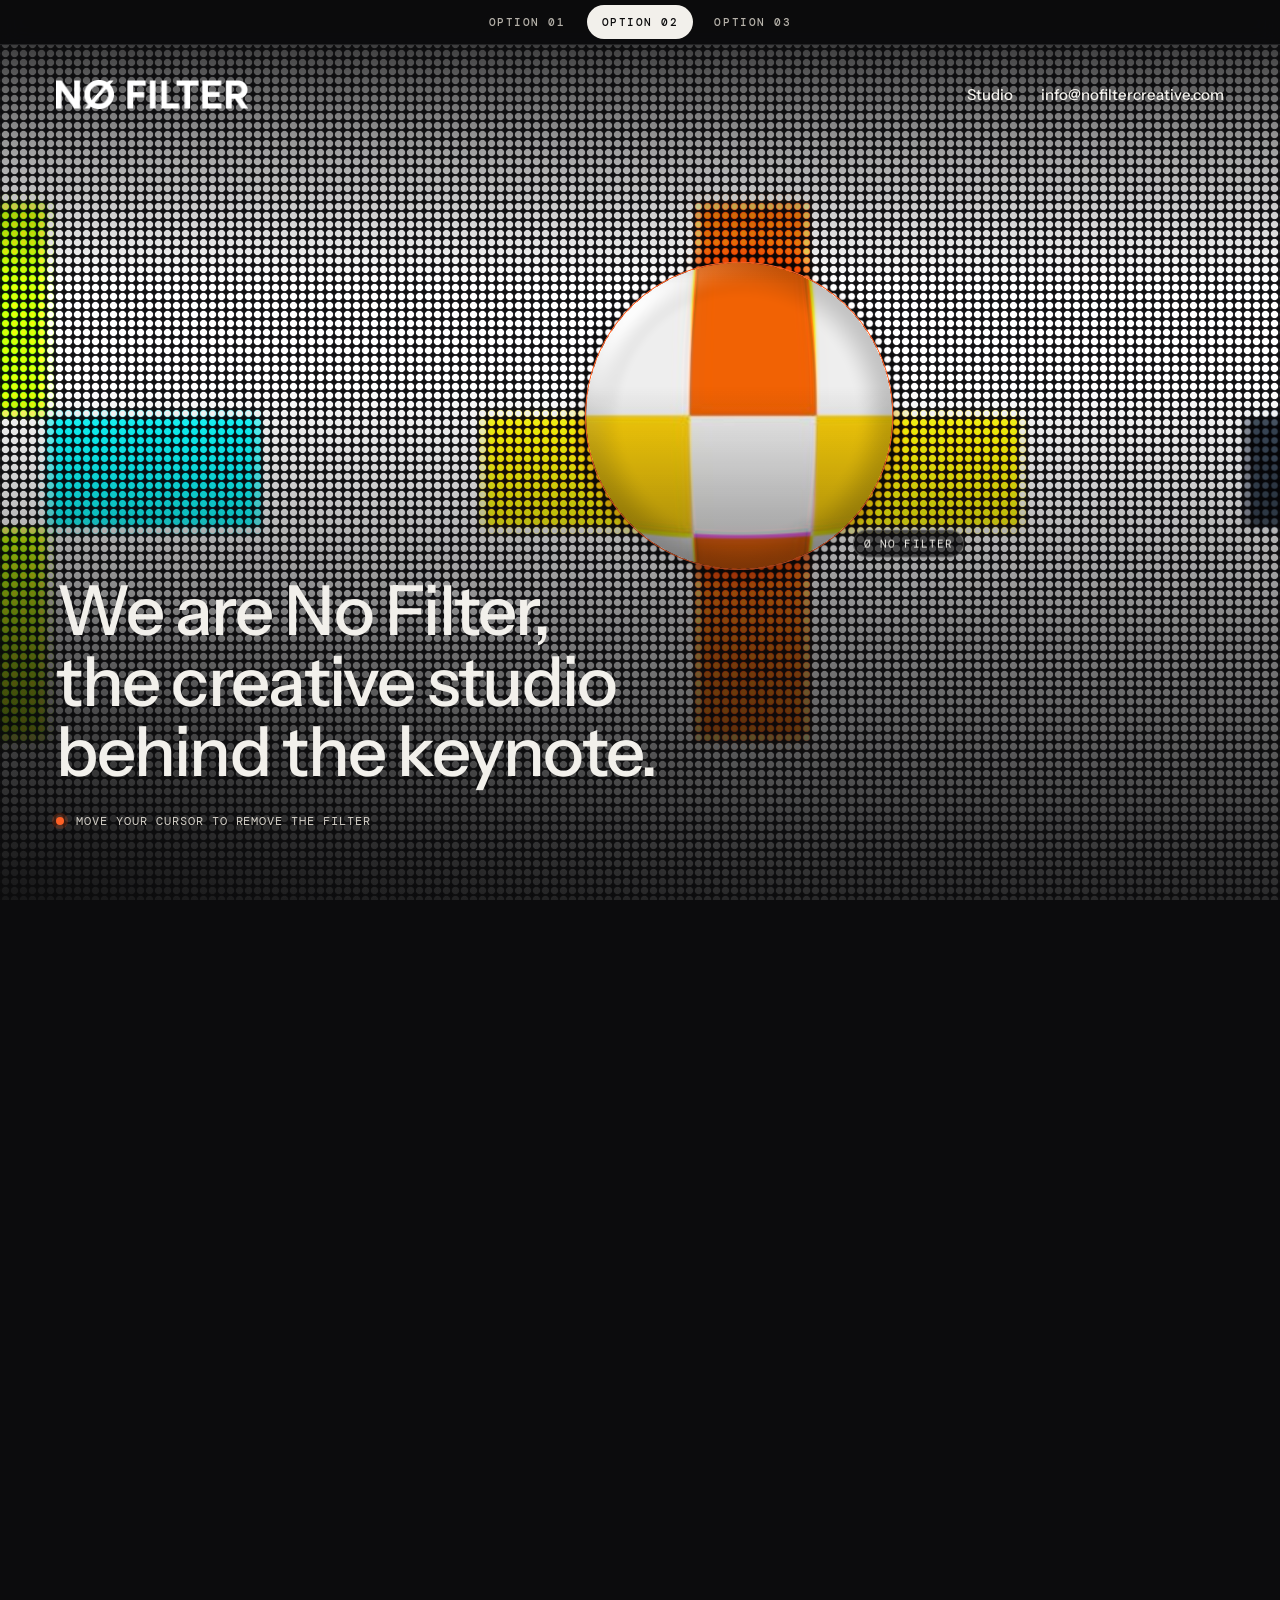
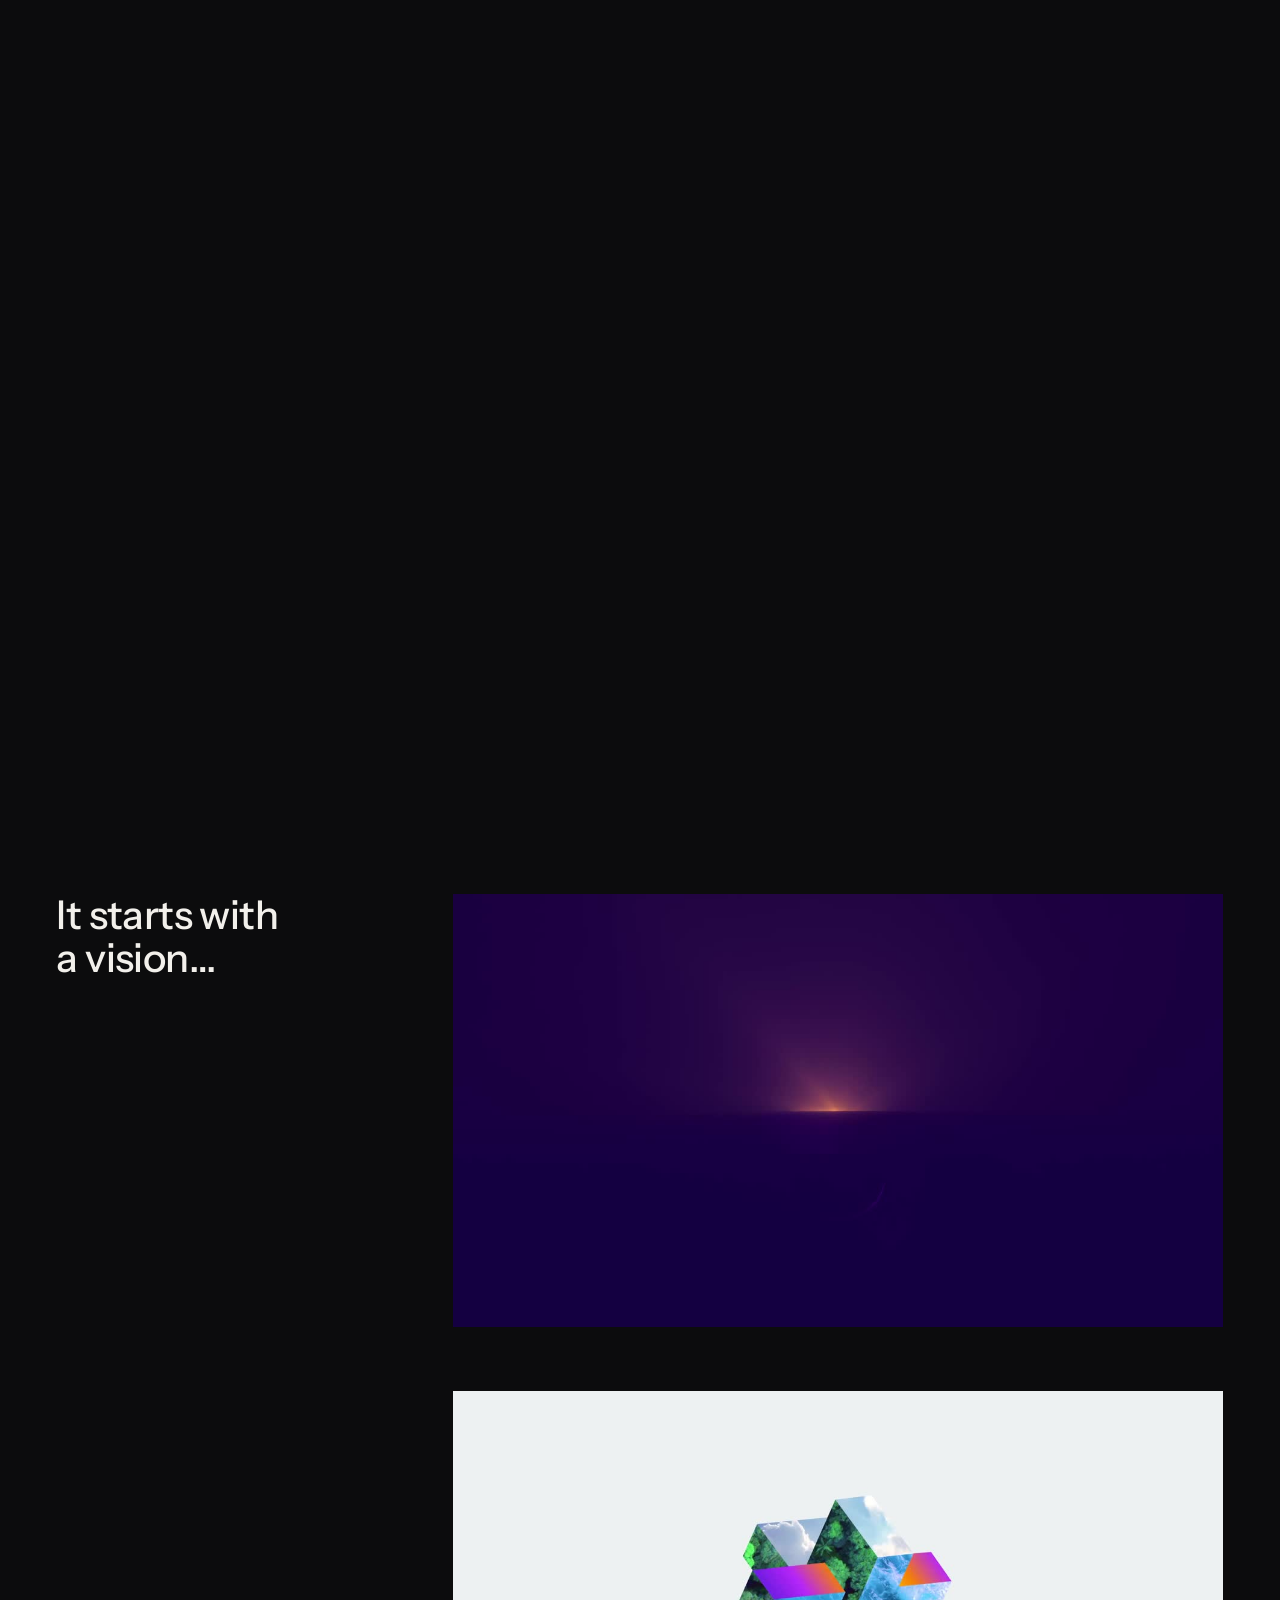
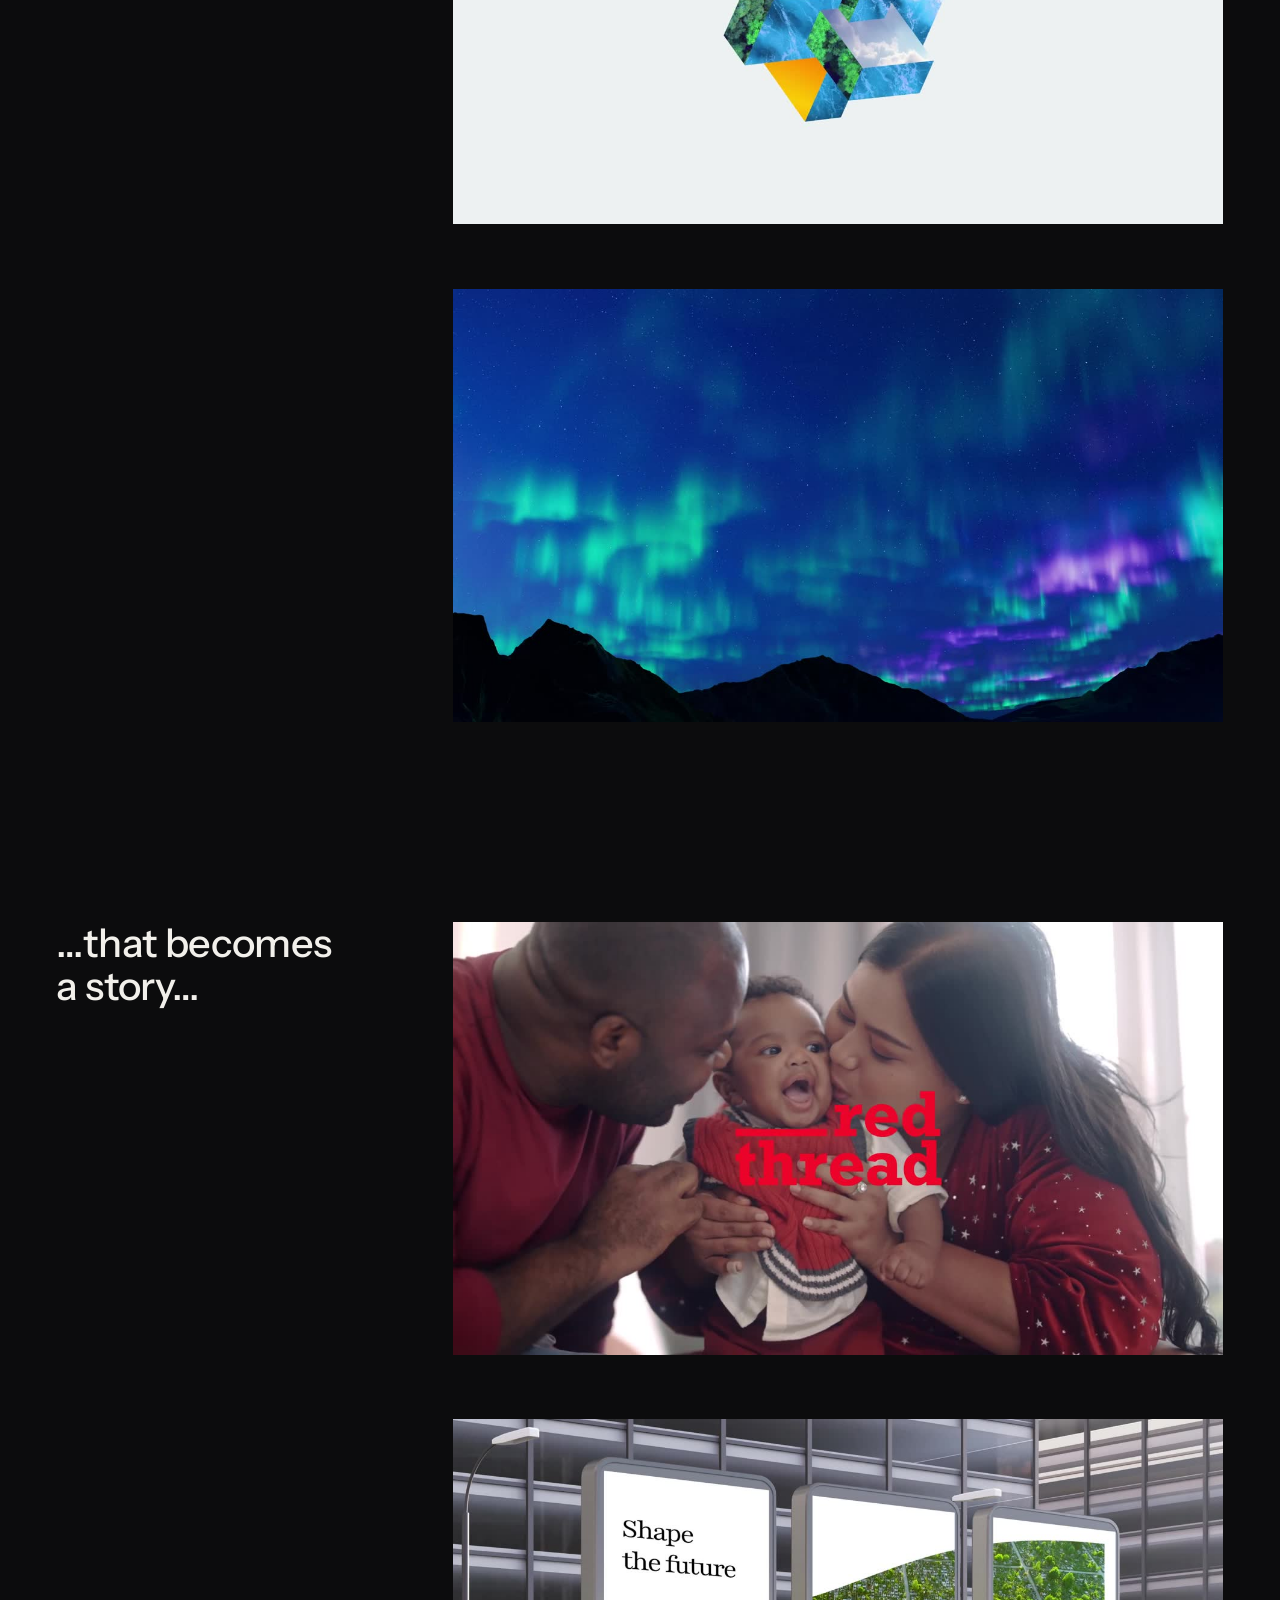
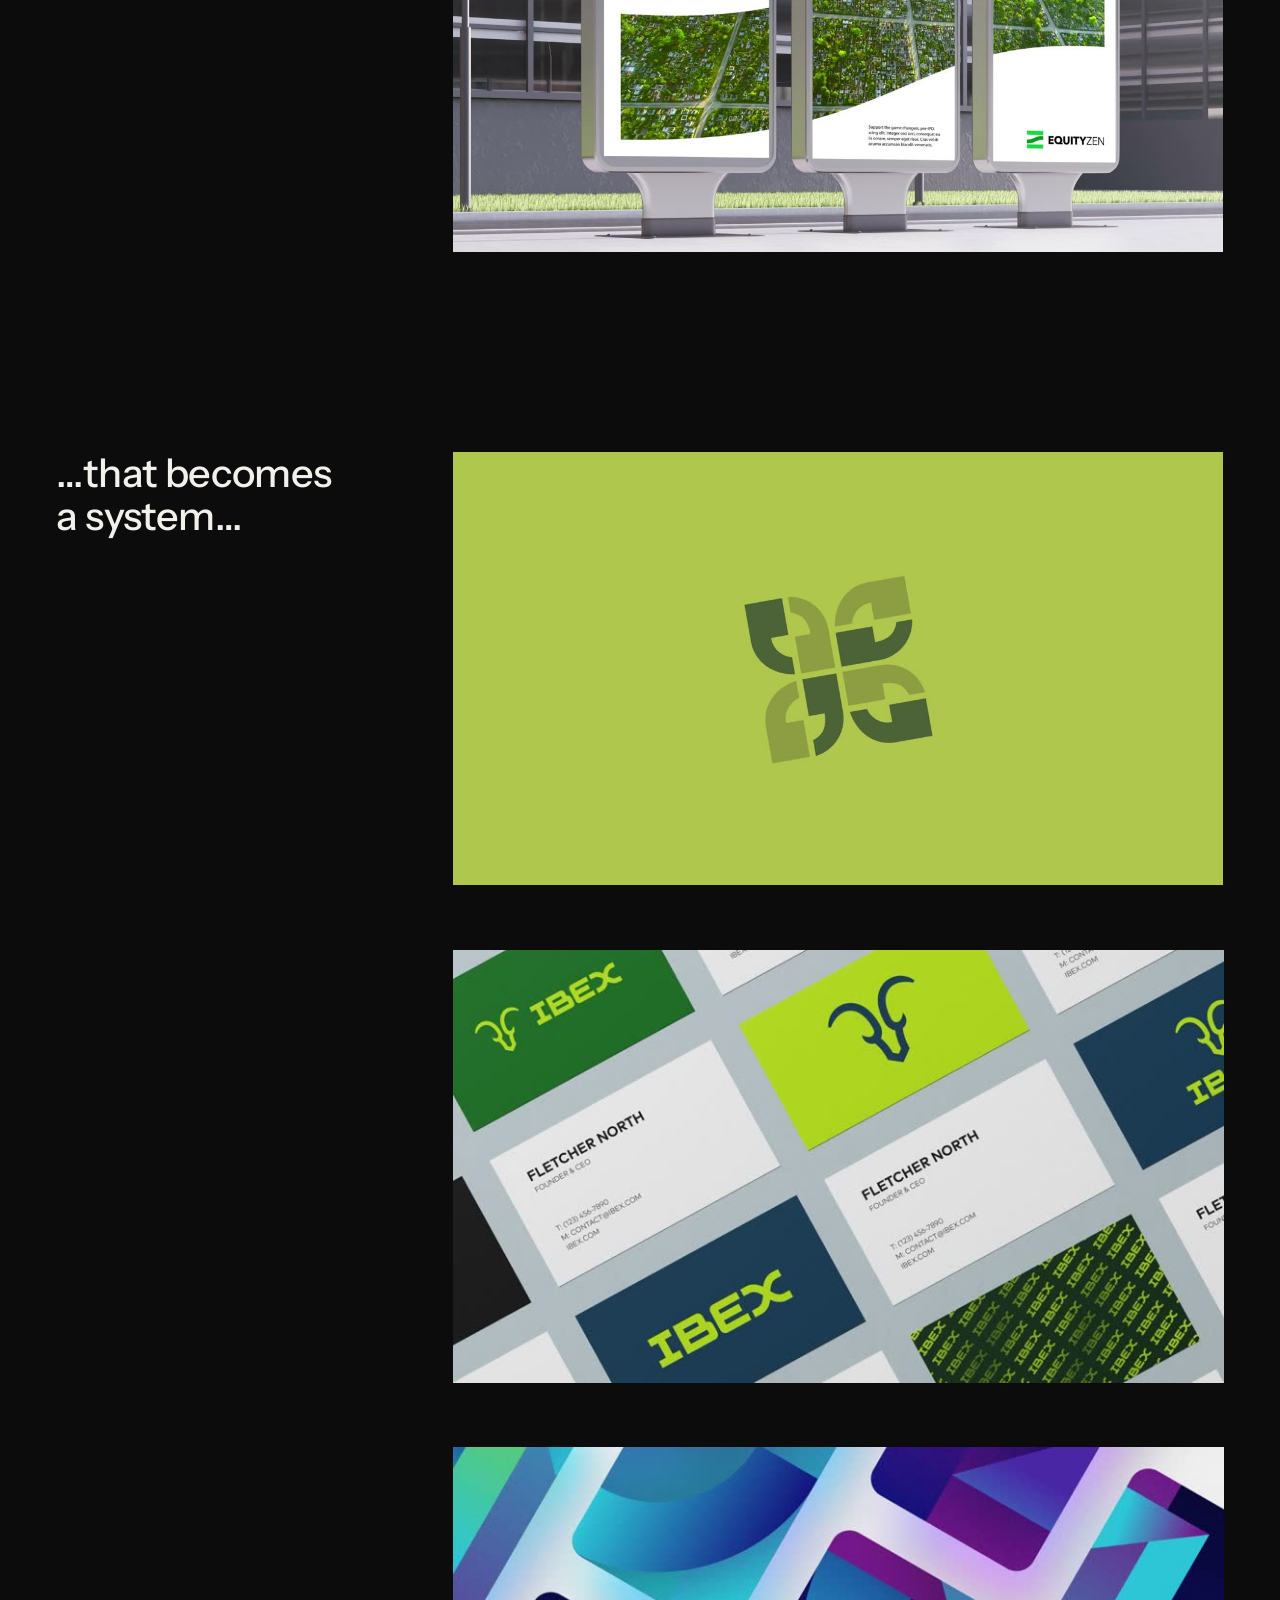
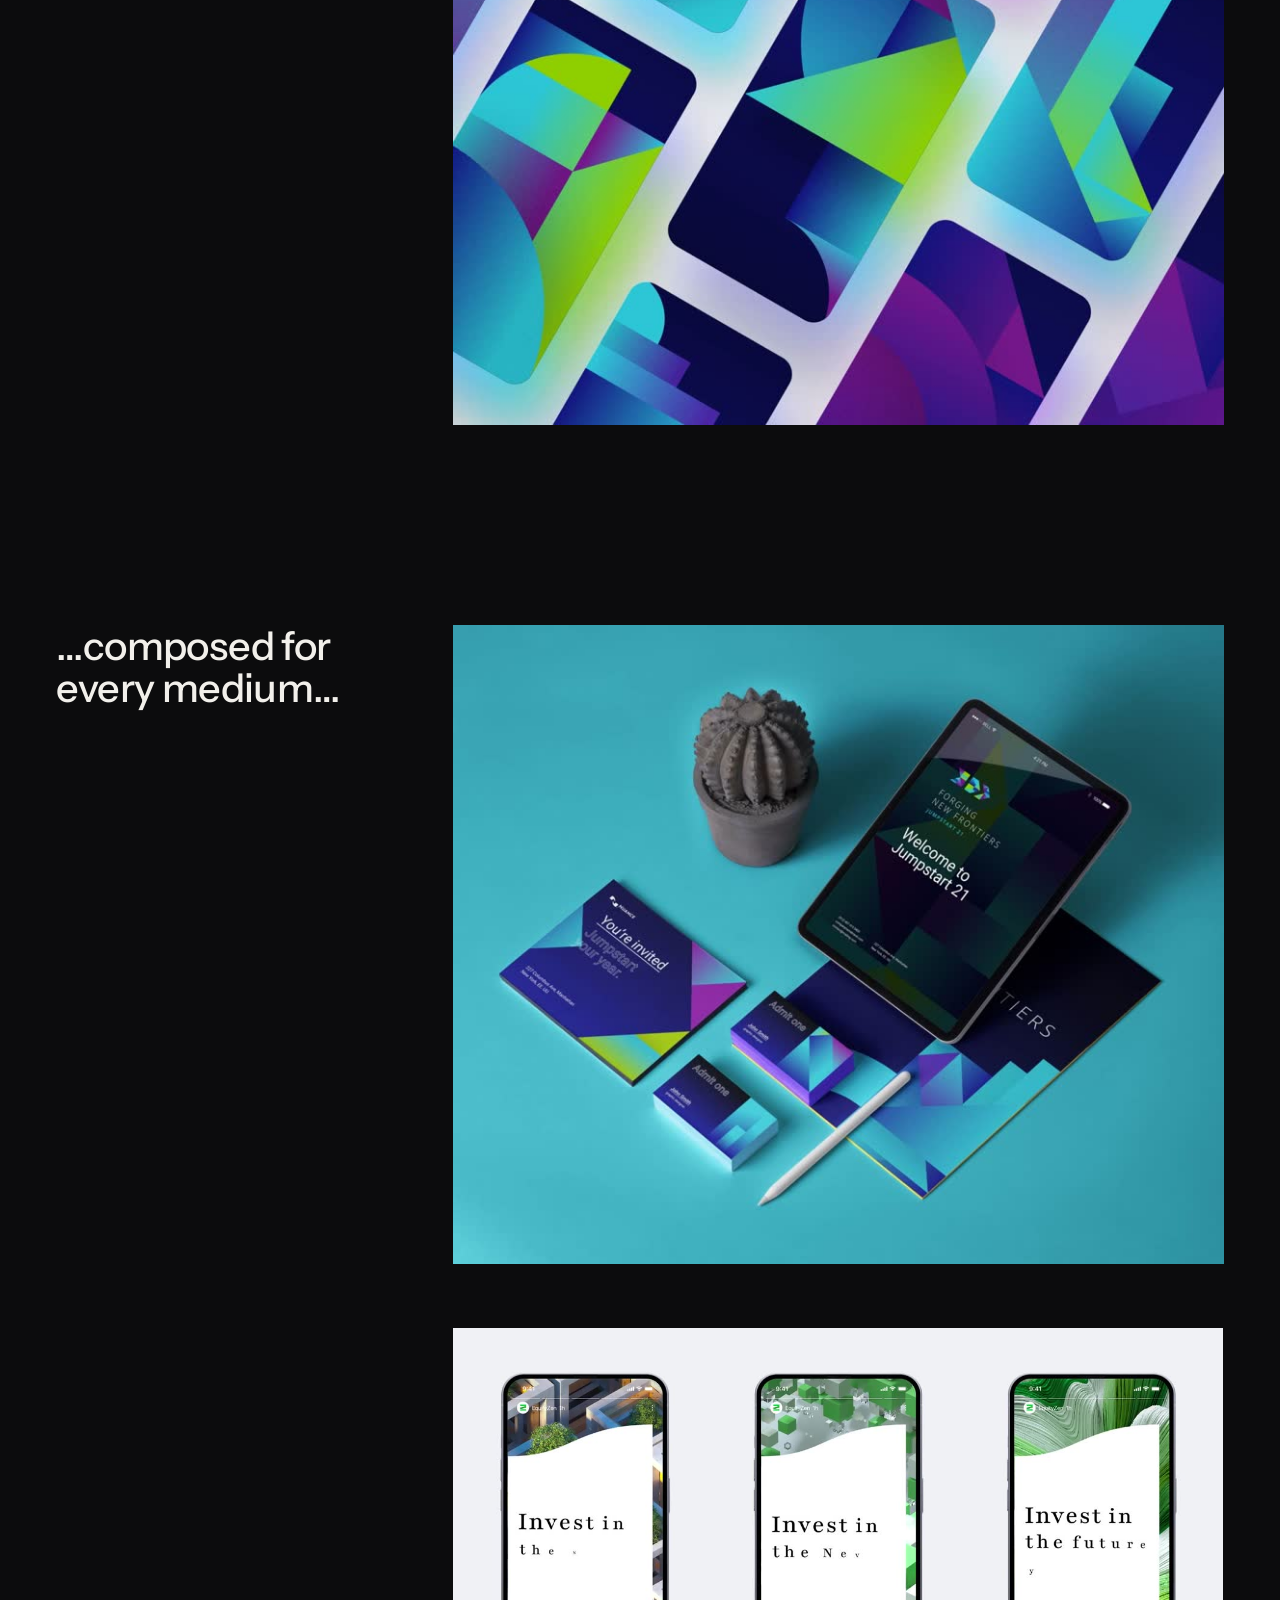
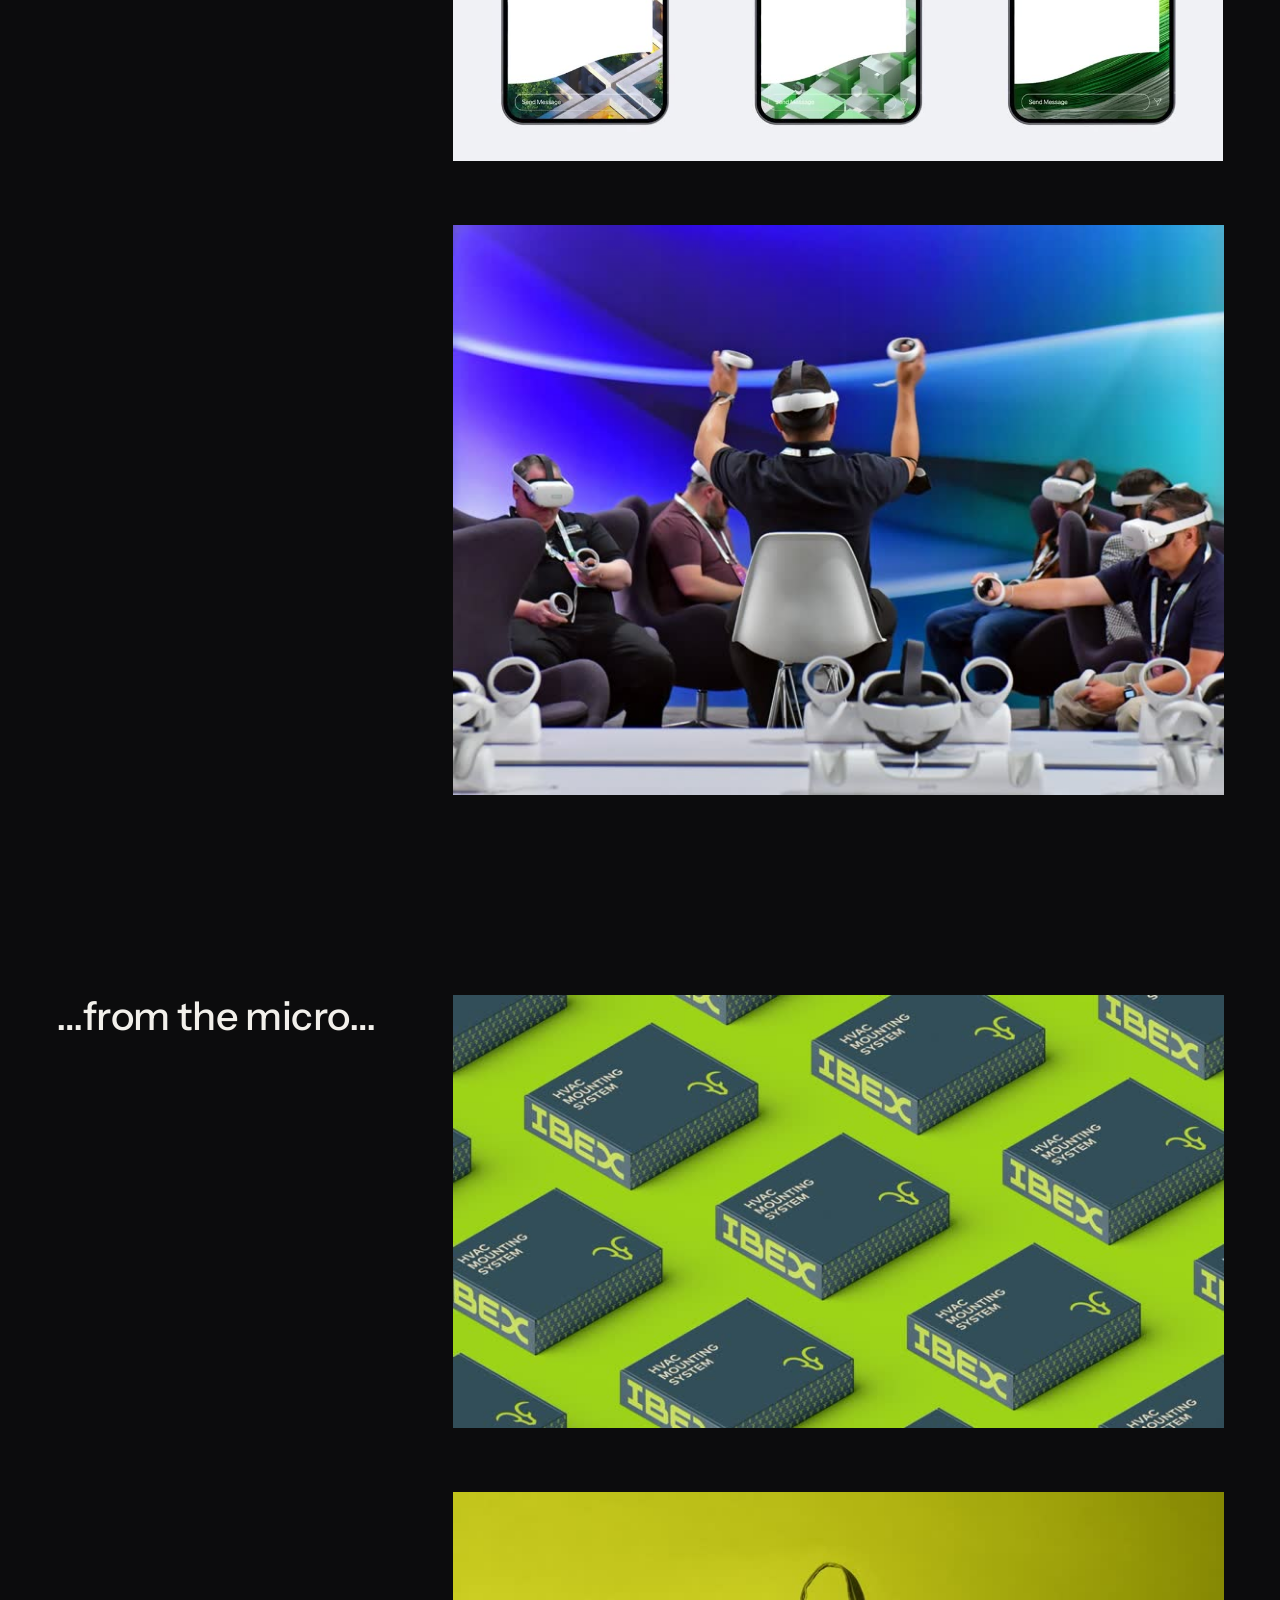
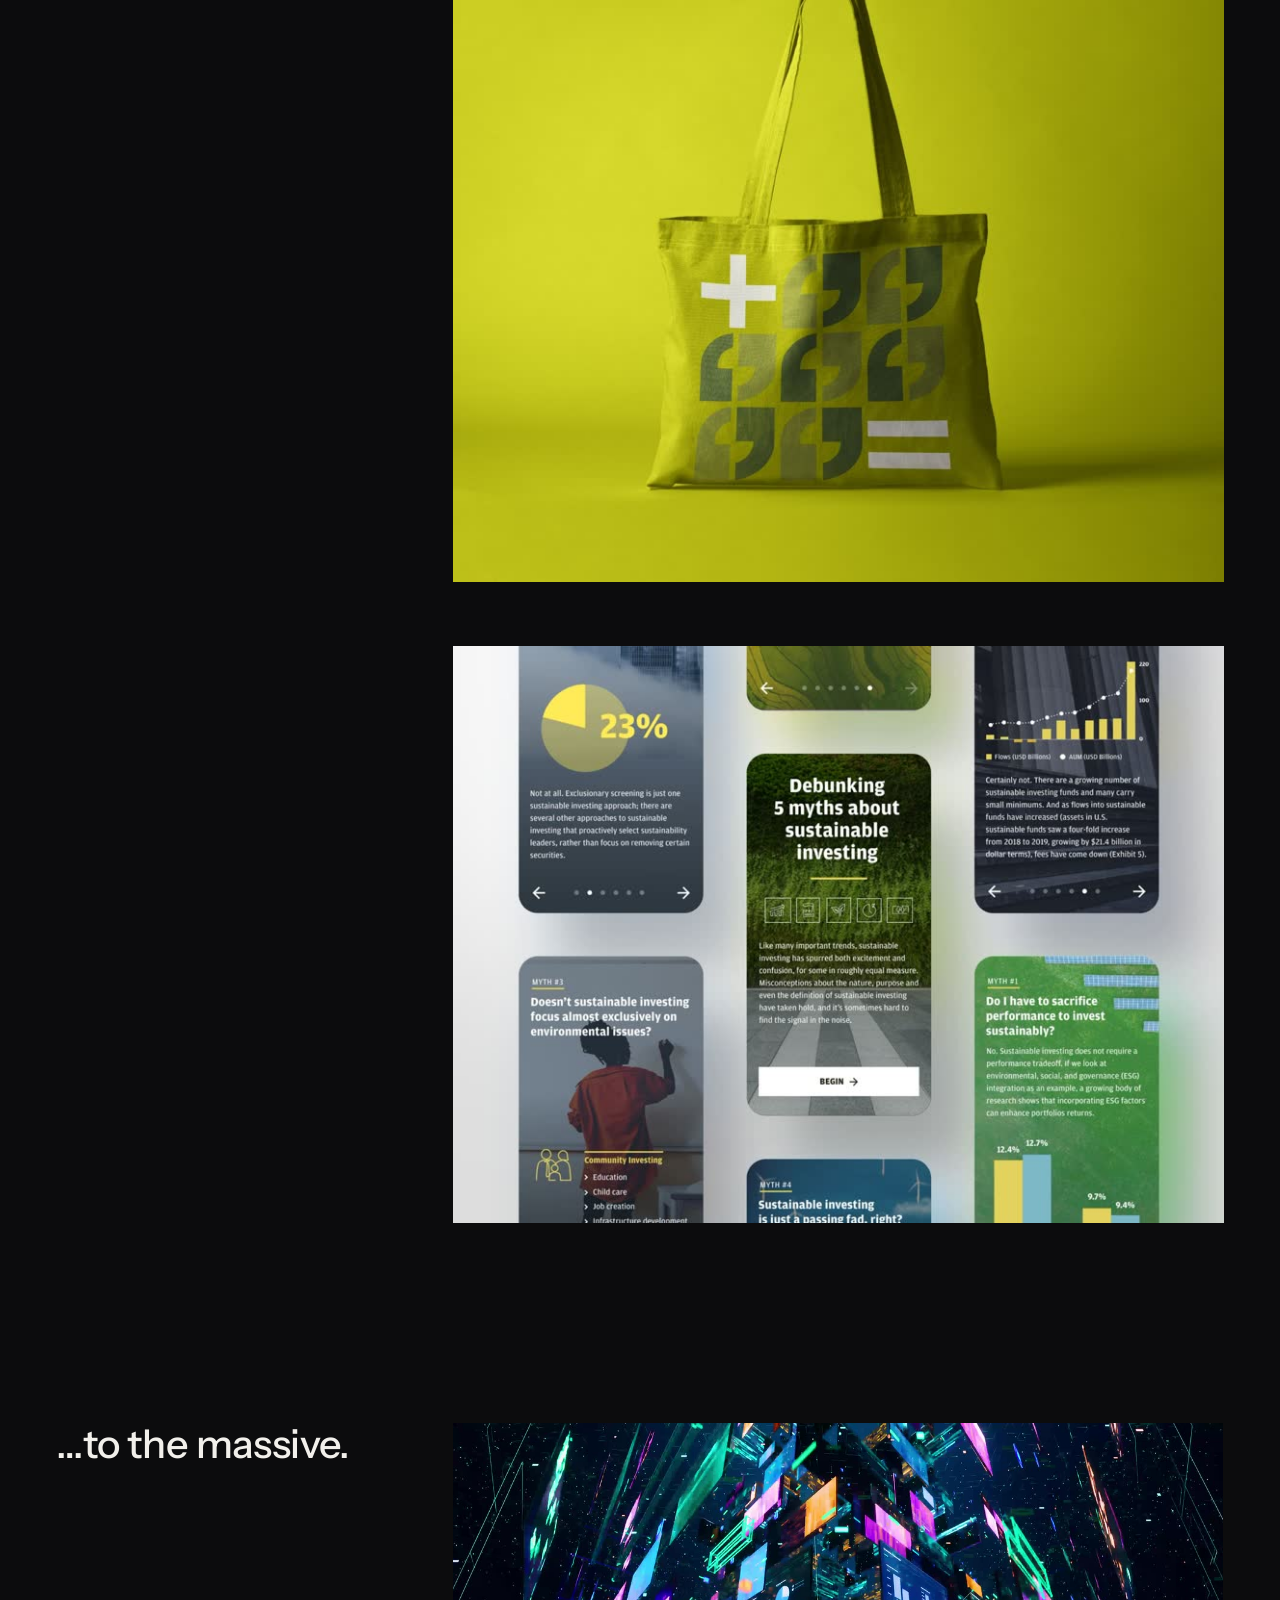
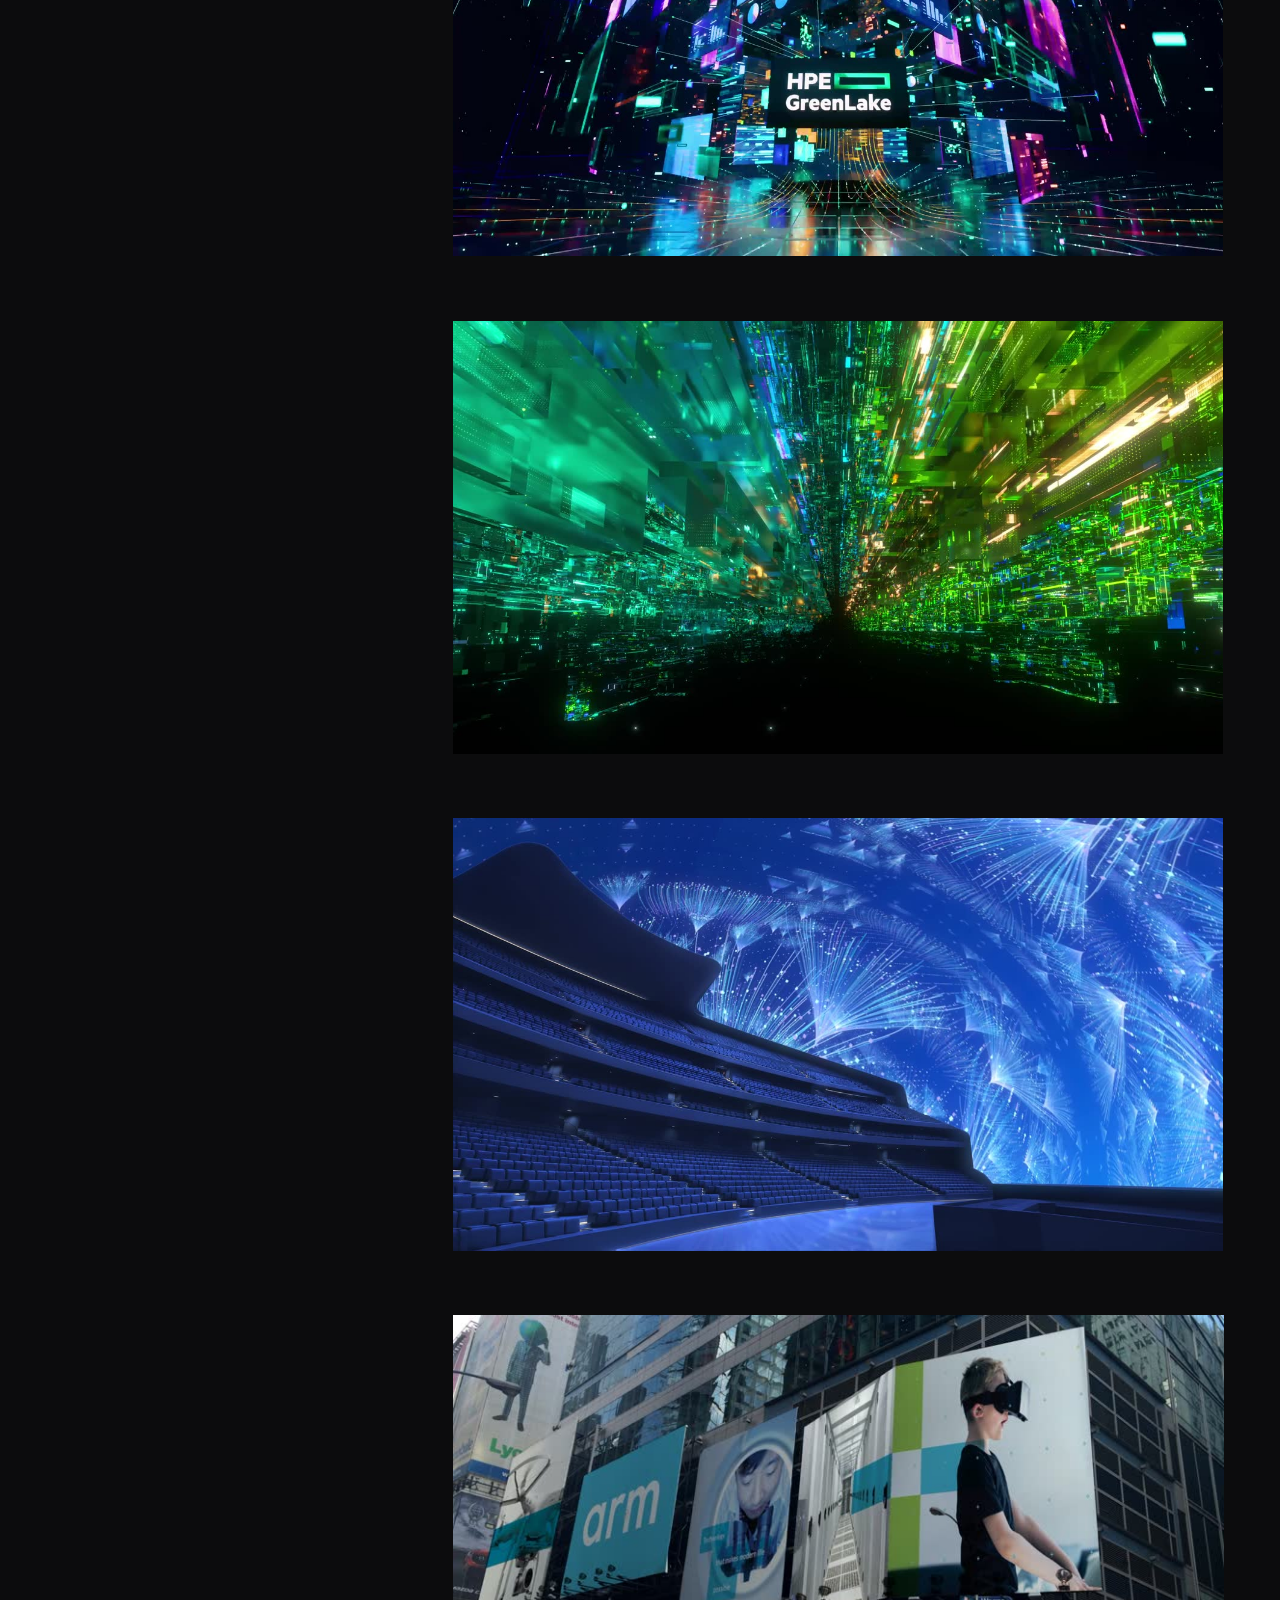
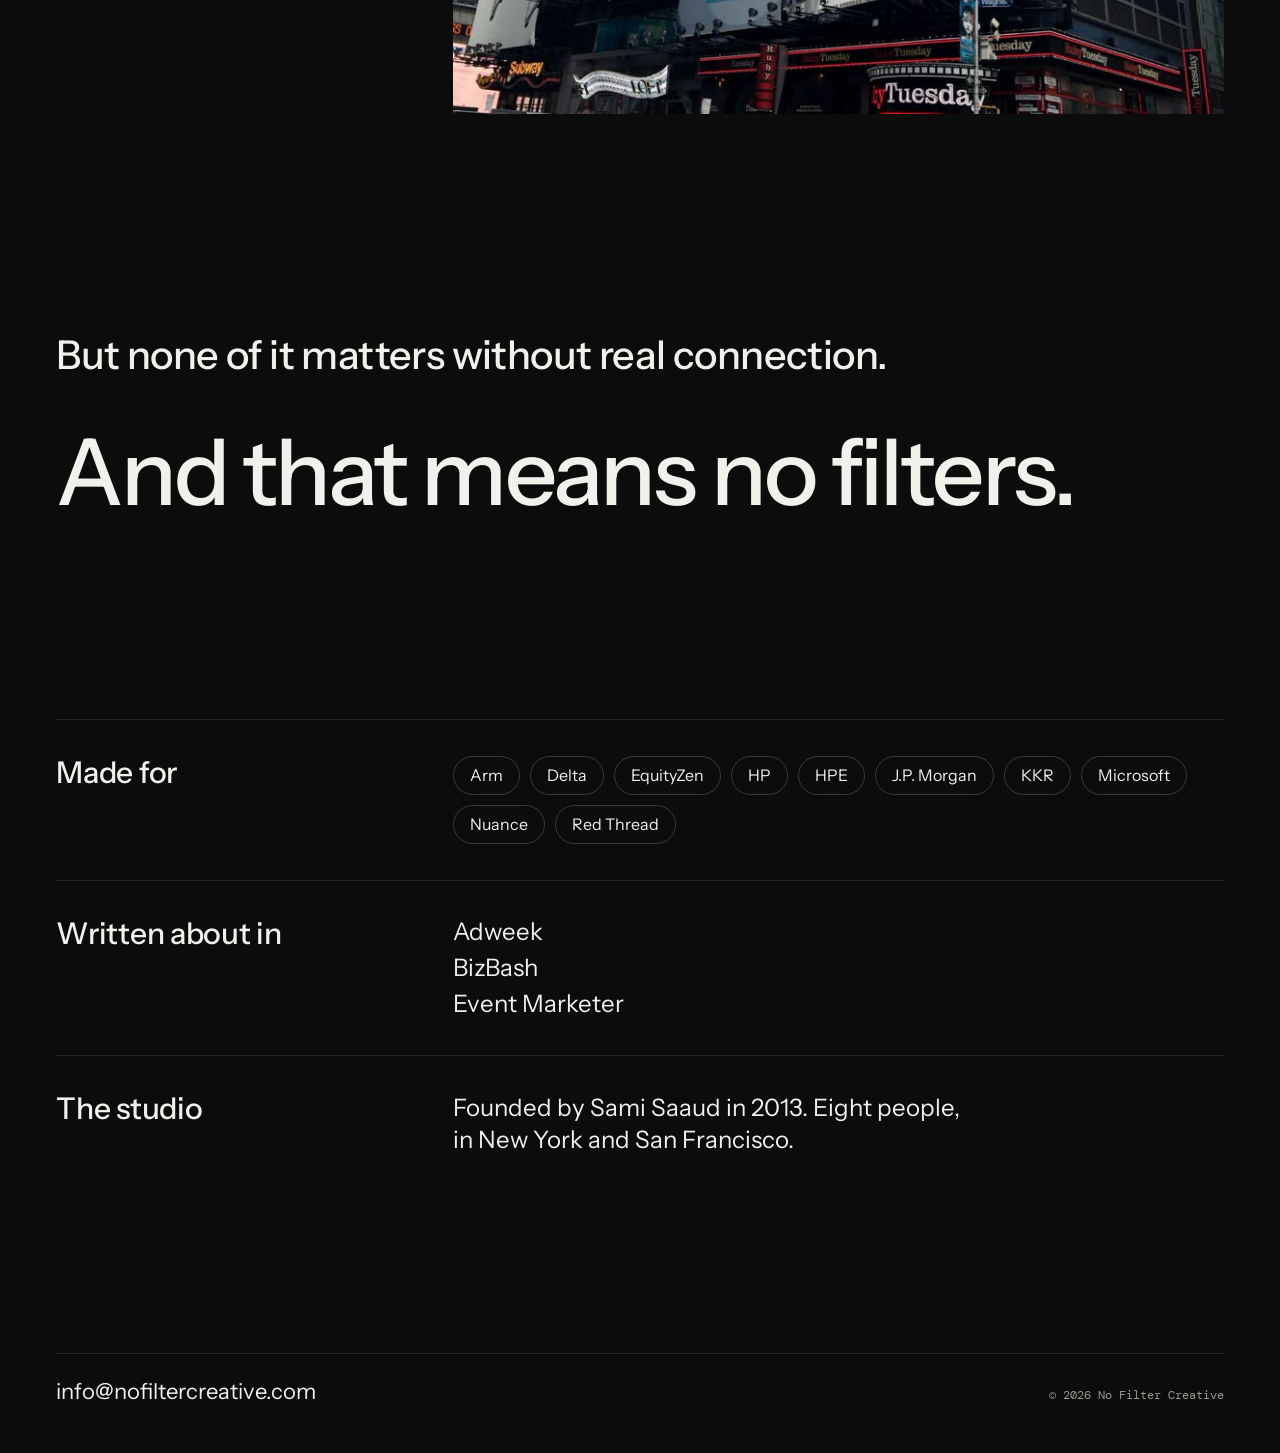
==== option-02.html @ e317e998 "Add hero options 02 (LED-wall reel) and 03 (liquid-glass mark) with a presentation switcher Co-Autho" ====
<!doctype html>
<html lang="en" data-hero="custom">
<head>
<meta charset="utf-8">
<meta name="viewport" content="width=device-width, initial-scale=1">
<title>No Filter Creative · Option 02</title>
<meta name="robots" content="noindex">
<meta name="description" content="No Filter is the creative studio behind the keynote. We shape everything the audience sees.">
<meta property="og:title" content="No Filter Creative">
<meta property="og:description" content="None of it matters without real connection. And that means no filters.">
<meta property="og:image" content="media/reel.jpg">
<meta name="theme-color" content="#0C0C0D">
<link rel="icon" href="media/logo.png">
<link rel="preconnect" href="https://fonts.googleapis.com">
<link rel="preconnect" href="https://fonts.gstatic.com" crossorigin>
<link rel="stylesheet" href="https://fonts.googleapis.com/css2?family=Instrument+Sans:ital,wght@0,400..700;1,400..700&amp;family=DM+Mono:wght@400;500&amp;display=swap">
<link rel="stylesheet" href="styles.css">
<link rel="stylesheet" href="option-02.css">
<script src="main.js" defer></script>
<script src="option-02.js" defer></script>
</head>
<body>
<nav class="opt-bar" aria-label="Design options">
<a href="./">Option 01</a>
<a href="option-02.html" aria-current="page">Option 02</a>
<a href="option-03.html">Option 03</a>
</nav>
<div class="nf" style="position: relative; width: 100%; min-height: 100vh; background: #0C0C0D; color: #F2F0EB; font-family: 'Instrument Sans', 'Helvetica Neue', Arial, sans-serif; -webkit-font-smoothing: antialiased">

<main>
<section class="o2-hero" aria-label="Showreel">
<div class="o2-stage">
<div class="o2-frame">
<video class="nf-hero-video o2-video" data-src="media/reel.mp4" data-src-m="media/reel-m.mp4" data-poster="media/reel.jpg" data-poster-m="media/reel.jpg" muted loop playsinline preload="auto" aria-label="No Filter showreel"></video>
</div>
<canvas class="o2-gl" aria-hidden="true"></canvas>
<div class="o2-scrim" aria-hidden="true"></div>
<header class="wrap o2-header">
<img width="230" height="35" src="media/logo.png" alt="No Filter" style="display: block; width: clamp(150px, 15vw, 230px); height: auto">
<nav style="display: flex; align-items: center; gap: 28px; font-size: 15px; font-weight: 500; text-shadow: 0 1px 14px rgba(0, 0, 0, 0.35)">
<a href="#studio">Studio</a>
<a href="mailto:info@nofiltercreative.com" class="hide-sm">info@nofiltercreative.com</a>
</nav>
</header>
<div class="wrap o2-copy">
<h1 class="o2-h1 rise"><span class="w"><span style="--i:0">We</span></span> <span class="w"><span style="--i:1">are</span></span> <span class="w"><span style="--i:2">No</span></span> <span class="w"><span style="--i:3">Filter,</span></span> <span class="w"><span style="--i:4">the</span></span> <span class="w"><span style="--i:5">creative</span></span> <span class="w"><span style="--i:6">studio</span></span> <span class="w"><span style="--i:7">behind</span></span> <span class="w"><span style="--i:8">the</span></span> <span class="w"><span style="--i:9">keynote.</span></span></h1>
<p class="o2-hint"><i aria-hidden="true"></i><span class="o2-hint-txt">Move your cursor to remove the filter</span></p>
</div>
<div class="wrap o2-line2"><p>We shape everything the audience sees.</p></div>
<div class="o2-tag" aria-hidden="true">&Oslash; No filter</div>
<div class="o2-ctrlbox">
<div class="reel-ctrls">
<button type="button" class="reel-btn" data-reel="sound" aria-pressed="false" aria-label="Turn sound on"><svg class="ic-off" width="18" height="18" viewBox="0 0 18 18" fill="none" aria-hidden="true"><path d="M3 7h3l4-3.5v11L6 11H3z" stroke="currentColor" stroke-width="1.5" stroke-linejoin="round"></path><path d="M12.5 7l4 4m0-4l-4 4" stroke="currentColor" stroke-width="1.5" stroke-linecap="round"></path></svg><svg class="ic-on" width="18" height="18" viewBox="0 0 18 18" fill="none" aria-hidden="true"><path d="M3 7h3l4-3.5v11L6 11H3z" stroke="currentColor" stroke-width="1.5" stroke-linejoin="round"></path><path d="M12.5 6.5a3.5 3.5 0 010 5M14.5 4.5a6.4 6.4 0 010 9" stroke="currentColor" stroke-width="1.5" stroke-linecap="round"></path></svg><span class="reel-lbl">Sound</span></button>
<button type="button" class="reel-btn" data-reel="fullscreen" aria-label="Watch full screen"><svg width="18" height="18" viewBox="0 0 18 18" fill="none" aria-hidden="true"><path d="M3 7V3h4M11 3h4v4M15 11v4h-4M7 15H3v-4" stroke="currentColor" stroke-width="1.5" stroke-linecap="round" stroke-linejoin="round"></path></svg><span class="reel-lbl">Full screen</span></button>
</div>
</div>
</div>
</section>
<section class="wrap" style="margin-top: 200px">
<div class="g12">
<div class="lead-col">
<h2 class="lead" style="margin: 0; font-size: clamp(30px, 3.1vw, 46px); line-height: 1.08; font-weight: 500; letter-spacing: -0.015em; text-wrap: balance">It starts with a vision…</h2>
</div>
<div class="cards-col">
<article class="work">
<video class="nf-video" data-src="media/vision-3.mp4" data-src-m="media/vision-3-m.mp4" data-poster="media/vision-3.jpg" data-poster-m="media/vision-3.jpg" muted loop playsinline preload="none" aria-label="Discover" style="display: block; width: 100%; height: auto; background-color: #000000; object-fit: cover"></video>
</article>
<article class="work">
<video class="nf-video" data-src="media/vision-2.mp4" data-src-m="media/vision-2-m.mp4" data-poster="media/vision-2.jpg" data-poster-m="media/vision-2.jpg" muted loop playsinline preload="none" aria-label="LPR header" style="display: block; width: 100%; height: auto; background-color: #000000; object-fit: cover"></video>
</article>
<article class="work">
<video class="nf-video" data-src="media/vision-1.mp4" data-src-m="media/vision-1-m.mp4" data-poster="media/vision-1.jpg" data-poster-m="media/vision-1.jpg" muted loop playsinline preload="none" aria-label="Keynote networking chapter" style="display: block; width: 100%; height: auto; background-color: #000000; object-fit: cover"></video>
</article>
</div>
</div>
</section>
<section class="wrap" style="margin-top: 200px">
<div class="g12">
<div class="lead-col">
<h2 class="lead" style="margin: 0; font-size: clamp(30px, 3.1vw, 46px); line-height: 1.08; font-weight: 500; letter-spacing: -0.015em; text-wrap: balance">…that becomes a story…</h2>
</div>
<div class="cards-col">
<article class="work">
<video class="nf-video" data-src="media/story-2.mp4" data-src-m="media/story-2-m.mp4" data-poster="media/story-2.jpg" data-poster-m="media/story-2.jpg" muted loop playsinline preload="none" aria-label="Header animation" style="display: block; width: 100%; height: auto; background-color: #000000; object-fit: cover"></video>
</article>
<article class="work">
<video class="nf-video" data-src="media/story-1.mp4" data-src-m="media/story-1-m.mp4" data-poster="media/story-1.jpg" data-poster-m="media/story-1.jpg" muted loop playsinline preload="none" aria-label="Out-of-home campaign" style="display: block; width: 100%; height: auto; background-color: #000000; object-fit: cover"></video>
</article>
</div>
</div>
</section>
<section class="wrap" style="margin-top: 200px">
<div class="g12">
<div class="lead-col">
<h2 class="lead" style="margin: 0; font-size: clamp(30px, 3.1vw, 46px); line-height: 1.08; font-weight: 500; letter-spacing: -0.015em; text-wrap: balance">…that becomes a system…</h2>
</div>
<div class="cards-col">
<article class="work">
<video class="nf-video" data-src="media/system-1.mp4" data-src-m="media/system-1-m.mp4" data-poster="media/system-1.jpg" data-poster-m="media/system-1.jpg" muted loop playsinline preload="none" aria-label="WMLS header animation" style="display: block; width: 100%; height: auto; background-color: #000000; object-fit: cover"></video>
</article>
<article class="work">
<img src="media/system-ibex.jpg" srcset="media/system-ibex-800.jpg 800w, media/system-ibex.jpg 1600w" sizes="(max-width: 860px) 100vw, 60vw" loading="lazy" decoding="async" alt="IBEX business cards in green, lime, navy and white" style="display: block; width: 100%; height: auto">
</article>
<article class="work">
<img src="media/system-shapes.jpg" srcset="media/system-shapes-800.jpg 800w, media/system-shapes.jpg 1600w" sizes="(max-width: 860px) 100vw, 60vw" loading="lazy" decoding="async" alt="Geometric card system in blue, teal, lime and purple gradients" style="display: block; width: 100%; height: auto">
</article>
</div>
</div>
</section>
<section class="wrap" style="margin-top: 200px">
<div class="g12">
<div class="lead-col">
<h2 class="lead" style="margin: 0; font-size: clamp(30px, 3.1vw, 46px); line-height: 1.08; font-weight: 500; letter-spacing: -0.015em; text-wrap: balance">…composed for every medium…</h2>
</div>
<div class="cards-col">
<article class="work">
<img src="media/medium-print.jpg" srcset="media/medium-print-800.jpg 800w, media/medium-print.jpg 1600w" sizes="(max-width: 860px) 100vw, 60vw" loading="lazy" decoding="async" alt="Jumpstart 21 invitation, tickets, tablet and print on teal" style="display: block; width: 100%; height: auto">
</article>
<article class="work">
<video class="nf-video" data-src="media/medium-1.mp4" data-src-m="media/medium-1-m.mp4" data-poster="media/medium-1.jpg" data-poster-m="media/medium-1.jpg" muted loop playsinline preload="none" aria-label="Phones and social content" style="display: block; width: 100%; height: auto; background-color: #000000; object-fit: cover"></video>
</article>
<article class="work">
<img src="media/medium-vr.jpg" srcset="media/medium-vr-800.jpg 800w, media/medium-vr.jpg 1600w" sizes="(max-width: 860px) 100vw, 60vw" loading="lazy" decoding="async" alt="Attendees in VR headsets in front of a wide blue LED wall" style="display: block; width: 100%; height: auto">
</article>
</div>
</div>
</section>
<section class="wrap" style="margin-top: 200px">
<div class="g12">
<div class="lead-col">
<h2 class="lead" style="margin: 0; font-size: clamp(30px, 3.1vw, 46px); line-height: 1.08; font-weight: 500; letter-spacing: -0.015em; text-wrap: balance">…from the micro…</h2>
</div>
<div class="cards-col">
<article class="work">
<img src="media/micro-boxes.jpg" srcset="media/micro-boxes-800.jpg 800w, media/micro-boxes.jpg 1600w" sizes="(max-width: 860px) 100vw, 60vw" loading="lazy" decoding="async" alt="IBEX HVAC mounting system boxes on lime green" style="display: block; width: 100%; height: auto">
</article>
<article class="work">
<img src="media/micro-tote.jpg" srcset="media/micro-tote-800.jpg 800w, media/micro-tote.jpg 1600w" sizes="(max-width: 860px) 100vw, 60vw" loading="lazy" decoding="async" alt="Printed tote bag with geometric pattern on yellow-green" style="display: block; width: 100%; height: auto">
</article>
<article class="work">
<img src="media/micro-mobile.jpg" srcset="media/micro-mobile-800.jpg 800w, media/micro-mobile.jpg 1600w" sizes="(max-width: 860px) 100vw, 60vw" loading="lazy" decoding="async" alt="Mobile story screens debunking sustainable investing myths" style="display: block; width: 100%; height: auto">
</article>
</div>
</div>
</section>
<section class="wrap" style="margin-top: 200px">
<div class="g12">
<div class="lead-col">
<h2 class="lead" style="margin: 0; font-size: clamp(30px, 3.1vw, 46px); line-height: 1.08; font-weight: 500; letter-spacing: -0.015em; text-wrap: balance">…to the massive.</h2>
</div>
<div class="cards-col">
<article class="work">
<video class="nf-video" data-src="media/massive-1.mp4" data-src-m="media/massive-1-m.mp4" data-poster="media/massive-1.jpg" data-poster-m="media/massive-1.jpg" muted loop playsinline preload="none" aria-label="HPE Unified Insights" style="display: block; width: 100%; height: auto; background-color: #000000; object-fit: cover"></video>
</article>
<article class="work">
<video class="nf-video" data-src="media/massive-2.mp4" data-src-m="media/massive-2-m.mp4" data-poster="media/massive-2.jpg" data-poster-m="media/massive-2.jpg" muted loop playsinline preload="none" aria-label="Large-format screen content" style="display: block; width: 100%; height: auto; background-color: #000000; object-fit: cover"></video>
</article>
<article class="work">
<video class="nf-video" data-src="media/massive-3.mp4" data-src-m="media/massive-3-m.mp4" data-poster="media/massive-3.jpg" data-poster-m="media/massive-3.jpg" muted loop playsinline preload="none" aria-label="Large-format screen content, A2" style="display: block; width: 100%; height: auto; background-color: #000000; object-fit: cover"></video>
</article>
<article class="work">
<img src="media/massive-arm.jpg" srcset="media/massive-arm-800.jpg 800w, media/massive-arm.jpg 1600w" sizes="(max-width: 860px) 100vw, 60vw" loading="lazy" decoding="async" alt="Arm billboards across a Times Square building" style="display: block; width: 100%; height: auto">
</article>
</div>
</div>
</section>
<section class="wrap" style="margin-top: 220px">
<div class="g12">
<p class="full" style="margin: 0 0 48px; font-size: clamp(30px, 3.1vw, 46px); line-height: 1.08; font-weight: 500; letter-spacing: -0.015em; text-wrap: balance">But none of it matters without real connection.</p>
<h2 class="full" style="margin: 0; font-size: clamp(48px, 7.2vw, 128px); line-height: 1.02; font-weight: 500; letter-spacing: -0.03em; text-wrap: balance">And that means no filters.</h2>
</div>
</section>

<section class="wrap">

<div style="margin-top: 200px">
<div class="g12 list-row">
<h3 class="list-label" style="margin: 0; font-size: 30px; line-height: 1.1; font-weight: 500; letter-spacing: -0.01em">Made for</h3>
<div class="list-body">
<ul style="list-style: none; margin: 0; padding: 0; display: flex; flex-wrap: wrap; gap: 10px">
<li style="padding: 9px 16px; border: 1px solid #3B3B3E; border-radius: 999px; font-size: 16px; line-height: 1.2">Arm</li>
<li style="padding: 9px 16px; border: 1px solid #3B3B3E; border-radius: 999px; font-size: 16px; line-height: 1.2">Delta</li>
<li style="padding: 9px 16px; border: 1px solid #3B3B3E; border-radius: 999px; font-size: 16px; line-height: 1.2">EquityZen</li>
<li style="padding: 9px 16px; border: 1px solid #3B3B3E; border-radius: 999px; font-size: 16px; line-height: 1.2">HP</li>
<li style="padding: 9px 16px; border: 1px solid #3B3B3E; border-radius: 999px; font-size: 16px; line-height: 1.2">HPE</li>
<li style="padding: 9px 16px; border: 1px solid #3B3B3E; border-radius: 999px; font-size: 16px; line-height: 1.2">J.P. Morgan</li>
<li style="padding: 9px 16px; border: 1px solid #3B3B3E; border-radius: 999px; font-size: 16px; line-height: 1.2">KKR</li>
<li style="padding: 9px 16px; border: 1px solid #3B3B3E; border-radius: 999px; font-size: 16px; line-height: 1.2">Microsoft</li>
<li style="padding: 9px 16px; border: 1px solid #3B3B3E; border-radius: 999px; font-size: 16px; line-height: 1.2">Nuance</li>
<li style="padding: 9px 16px; border: 1px solid #3B3B3E; border-radius: 999px; font-size: 16px; line-height: 1.2">Red Thread</li>
</ul>
</div>
</div>
<div class="g12 list-row">
<h3 class="list-label" style="margin: 0; font-size: 30px; line-height: 1.1; font-weight: 500; letter-spacing: -0.01em">Written about in</h3>
<div class="list-body">
<ul style="list-style: none; margin: 0; padding: 0; display: flex; flex-direction: column; gap: 6px; font-size: 24px; line-height: 1.25">
<li>Adweek</li>
<li>BizBash</li>
<li>Event Marketer</li>
</ul>
</div>
</div>
<div class="g12 list-row" id="studio">
<h3 class="list-label" style="margin: 0; font-size: 30px; line-height: 1.1; font-weight: 500; letter-spacing: -0.01em">The studio</h3>
<div class="list-body">
<p style="margin: 0; font-size: 24px; line-height: 1.35; max-width: 32ch; text-wrap: pretty">Founded by Sami Saaud in 2013. Eight people, in New York and San Francisco.</p>
</div>
</div>
</div>
</section>
</main>
<footer class="wrap" style="margin-top: 160px; padding-bottom: 48px">
<div style="padding-top: 24px; border-top: 1px solid #232325; display: flex; flex-wrap: wrap; align-items: baseline; justify-content: space-between; gap: 16px">
<a href="mailto:info@nofiltercreative.com" style="font-size: 22px">info@nofiltercreative.com</a>
<div style="display: flex; flex-wrap: wrap; gap: 24px; font-family: 'DM Mono', ui-monospace, 'SF Mono', Menlo, monospace; font-size: 12px; color: #9C988F">
<span>© 2026 No Filter Creative</span>
</div>
</div>
</footer>
</div>
</body>
</html>
---- styles.css ----
body{margin:0;background:#0C0C0D}
.nf *{box-sizing:border-box}
.nf a{color:#F2F0EB;text-decoration:none}
.nf a:hover{color:#FF6126}
.wrap{padding-left:clamp(20px,4.4vw,64px);padding-right:clamp(20px,4.4vw,64px)}
.g12{display:grid;grid-template-columns:repeat(12,minmax(0,1fr));column-gap:24px}
.s1{grid-column:1 / span 8}
.s2{grid-column:6 / span 7}
.full{grid-column:1 / -1}
.lead-col{grid-column:1 / span 4}
.cards-col{grid-column:5 / span 8;display:flex;flex-direction:column;gap:64px}
.lead{position:sticky;top:116px}
.mbox{position:relative;width:100%;background-color:#2A2A2C;border:1px solid #3B3B3E;overflow:hidden;
  background-image:linear-gradient(to top right,transparent calc(50% - 0.6px),#343437 50%,transparent calc(50% + 0.6px)),
  linear-gradient(to bottom right,transparent calc(50% - 0.6px),#343437 50%,transparent calc(50% + 0.6px))}
.mbox-in{position:absolute;inset:0;padding:22px 24px;display:flex;flex-direction:column;justify-content:space-between;gap:12px}
.ph{display:flex;align-items:center;justify-content:center}
.ph-icon{position:relative;width:56px;height:56px;border-radius:999px;border:1px solid #4A4A4E;background:#2A2A2C;display:inline-flex;align-items:center;justify-content:center}
.trip{display:grid;grid-template-columns:repeat(3,minmax(0,1fr));gap:24px}
.list-row{border-top:1px solid #232325;padding-top:36px;padding-bottom:36px}
.list-label{grid-column:1 / span 4}
.list-body{grid-column:5 / span 8}
@media (max-width:860px){
  .g12{grid-template-columns:minmax(0,1fr)!important;row-gap:20px}
  .s1,.s2,.full,.lead-col,.cards-col,.list-label,.list-body{grid-column:1 / -1!important}
  .s2{margin-top:28px!important}
  .lead{position:static!important;margin-bottom:36px!important}
  .cards-col{gap:40px!important}
  .trip{grid-template-columns:minmax(0,1fr)!important}
  .mbox:not(.ph){aspect-ratio:auto!important;min-height:200px}
  .ph-icon{width:46px;height:46px}
  .mbox-in{position:static!important;min-height:200px}
  .mbox-hero{min-height:420px}
  .hide-sm{display:none!important}
  .hm-box{left:50%!important;top:calc(96px + min(33vw, 140px))!important;width:min(115vw, 490px)!important;height:min(115vw, 490px)!important}
  .nf:has(.nf-heat-canvas) .hero-sec{padding-top:calc(min(66vw, 280px) + 64px)!important}
}

.nf{position:relative}
.hero-bg{position:absolute;top:0;left:0;right:0;height:100vh;min-height:680px;max-height:1080px;z-index:0;overflow:hidden;pointer-events:none;
  background:radial-gradient(45% 40% at 12% 10%,rgba(255,94,0,.75),rgba(255,94,0,0) 70%),
  radial-gradient(45% 45% at 40% 22%,rgba(133,24,207,.8),rgba(133,24,207,0) 70%),
  radial-gradient(60% 55% at 30% 72%,rgba(38,4,235,.85),rgba(38,4,235,0) 72%),#000}
.nf-hero-canvas{position:absolute;top:0;left:0;width:100%;height:100%;display:block}
.hero-bg.is-dots{background:#000}
.nf-dots-canvas{position:absolute;top:0;left:0;width:100%;height:100%;display:block}
.hm-box{position:absolute;transform:translate(-50%,-50%)}
.nf-heat-canvas{position:absolute;top:0;left:0;width:100%;height:100%;display:block}
.sr-only{position:absolute;width:1px;height:1px;padding:0;margin:-1px;overflow:hidden;clip:rect(0,0,0,0);white-space:nowrap;border:0}
.pw{display:inline-block;white-space:nowrap;margin-right:0.24em}
.pw:last-child{margin-right:0}
.pc{display:inline-block}
.hero-bg::after{content:"";position:absolute;left:0;right:0;bottom:0;height:42%;background:linear-gradient(to bottom,rgba(12,12,13,0) 0%,rgba(12,12,13,.85) 70%,#0C0C0D 100%)}
.hero-sec{position:relative;z-index:1}

.kscroll{display:flex;gap:24px;overflow-x:auto;overscroll-behavior-x:contain;scroll-snap-type:x mandatory;scroll-padding-left:clamp(20px,4.4vw,64px);margin-top:28px;padding:4px clamp(20px,4.4vw,64px) 18px;scrollbar-width:thin;scrollbar-color:#3B3B3E transparent}
.kscroll::-webkit-scrollbar{height:6px}
.kscroll::-webkit-scrollbar-thumb{background:#3B3B3E;border-radius:3px}
.kscroll:focus-visible{outline:2px solid #FF6126;outline-offset:4px}
.kcard{flex:0 0 clamp(260px,27vw,420px);scroll-snap-align:start;display:flex;flex-direction:column;gap:12px}
.karrow{width:44px;height:44px;display:inline-flex;align-items:center;justify-content:center;padding:0;border-radius:999px;border:1px solid #3B3B3E;background:transparent;cursor:pointer}
.karrow:hover{border-color:#F2F0EB}
.karrow:focus-visible{outline:2px solid #FF6126;outline-offset:2px}
.breadth{display:grid;grid-template-columns:repeat(4,minmax(0,1fr));gap:40px 24px}
.btile .mbox-in{padding:16px 18px}
@media (max-width:860px){
  .kcard{flex-basis:78vw}
  .kcard .mbox,.btile .mbox{min-height:0!important}
  .kcard .mbox{aspect-ratio:16 / 9!important}
  .btile .mbox{aspect-ratio:4 / 3!important}
  .kcard .mbox-in,.btile .mbox-in{position:absolute!important;min-height:0!important}
  .breadth{grid-template-columns:repeat(2,minmax(0,1fr));gap:28px 14px}
  .btile .mbox-in{padding:10px 12px}
  .btile .mnote-wrap{display:none!important}
}

.nf-video{display:block;width:100%;height:auto;aspect-ratio:16 / 9;background-color:#000;object-fit:cover}

.reel{position:relative}
.reel-ctrls{position:absolute;right:16px;bottom:16px;display:flex;gap:8px}
.reel-btn{display:inline-flex;align-items:center;gap:8px;min-height:44px;min-width:44px;padding:0 16px;border-radius:999px;border:1px solid rgba(242,240,235,.35);background:rgba(12,12,13,.55);-webkit-backdrop-filter:blur(8px);backdrop-filter:blur(8px);color:#F2F0EB;font:500 14px/1 'Instrument Sans','Helvetica Neue',Arial,sans-serif;cursor:pointer}
.reel-btn:hover{border-color:#F2F0EB}
.reel-btn:focus-visible{outline:2px solid #FF6126;outline-offset:2px}
.reel-btn .ic-on{display:none}
.reel-btn[aria-pressed="true"] .ic-on{display:block}
.reel-btn[aria-pressed="true"] .ic-off{display:none}
@media (max-width:860px){.reel-ctrls{right:10px;bottom:10px}.reel-btn{padding:0 13px}.reel-lbl{display:none}}

/* Presentation-only switcher between design options. Remove the bar and set --bar-h to 0 for launch. */
:root{--bar-h:44px}
body{padding-top:var(--bar-h)}
.opt-bar{position:fixed;top:0;left:0;right:0;z-index:1000;height:var(--bar-h);display:flex;align-items:center;justify-content:center;gap:6px;padding:0 12px;background:rgba(12,12,13,.86);-webkit-backdrop-filter:blur(12px);backdrop-filter:blur(12px);border-bottom:1px solid #232325}
.opt-bar a{display:inline-flex;align-items:center;height:32px;padding:0 14px;border-radius:999px;border:1px solid transparent;font-family:'DM Mono',ui-monospace,'SF Mono',Menlo,monospace;font-size:11px;font-weight:500;letter-spacing:.14em;text-transform:uppercase;color:#B5B1A9;text-decoration:none;white-space:nowrap}
.opt-bar a:hover{color:#F2F0EB;border-color:#3B3B3E}
.opt-bar a[aria-current="page"]{background:#F2F0EB;color:#0C0C0D}
.opt-bar a:focus-visible{outline:2px solid #FF6126;outline-offset:2px}
@media (max-width:380px){.opt-bar a{padding:0 10px;letter-spacing:.08em}}
---- option-02.css ----
/* Option 02 — "Unfiltered": the reel plays as an LED wall; a lens removes the filter,
   and scrolling steps back from the wall until the reel plays clean in its frame. */
.o2-hero{position:relative;height:250vh}
.o2-stage{position:sticky;top:var(--bar-h);height:calc(100vh - var(--bar-h));height:calc(100svh - var(--bar-h));overflow:hidden;background:#0C0C0D}
.o2-frame{position:absolute;left:0;top:0;width:100%;height:100%;z-index:0}
.o2-frame video{display:block;width:100%;height:100%;object-fit:cover;background:#000}
.o2-gl{position:absolute;inset:0;width:100%;height:100%;display:block;z-index:1}
.o2-scrim{position:absolute;inset:0;z-index:2;pointer-events:none;
  background:radial-gradient(90% 65% at 0% 100%,rgba(12,12,13,.6) 0%,rgba(12,12,13,0) 70%),
             linear-gradient(to top,rgba(12,12,13,.88) 0%,rgba(12,12,13,.55) 30%,rgba(12,12,13,0) 60%),
             linear-gradient(to bottom,rgba(12,12,13,.8) 0%,rgba(12,12,13,.35) 14%,rgba(12,12,13,0) 28%)}
.o2-header{position:absolute;top:0;left:0;right:0;z-index:4;display:flex;align-items:center;justify-content:space-between;gap:24px;padding-top:36px}
.o2-header nav{display:flex;align-items:center;gap:28px;font-size:15px;font-weight:500;text-shadow:0 1px 14px rgba(0,0,0,.35)}
.o2-copy,.o2-line2{position:absolute;left:0;right:0;bottom:clamp(36px,8vh,88px);z-index:3;will-change:transform,opacity}
.o2-h1,.o2-line2 p{margin:0;font-size:clamp(40px,5.4vw,80px);line-height:1.02;font-weight:500;letter-spacing:-.025em;max-width:11.5em;text-wrap:balance}
.o2-line2{opacity:0;pointer-events:none}
.o2-hint{margin:26px 0 0;display:flex;align-items:center;gap:12px;font-family:'DM Mono',ui-monospace,'SF Mono',Menlo,monospace;font-size:12px;letter-spacing:.08em;text-transform:uppercase;color:#CFCBC3;opacity:0;animation:o2-fade .8s ease 1.6s forwards}
.o2-hint i{display:inline-block;width:8px;height:8px;border-radius:50%;background:#FF6126;box-shadow:0 0 0 4px rgba(255,97,38,.2)}
.o2-tag{position:absolute;left:0;top:0;z-index:3;pointer-events:none;padding:6px 10px;border-radius:999px;background:rgba(12,12,13,.62);border:1px solid rgba(242,240,235,.22);font-family:'DM Mono',ui-monospace,'SF Mono',Menlo,monospace;font-size:11px;letter-spacing:.1em;text-transform:uppercase;white-space:nowrap;opacity:0;will-change:transform,opacity}
.o2-ctrlbox{position:absolute;left:0;top:0;z-index:5;pointer-events:none}
.o2-ctrlbox .reel-ctrls{opacity:0;transition:opacity .35s ease}
.o2-ctrlbox.is-on .reel-ctrls{opacity:1;pointer-events:auto}
.o2-nogl .o2-gl{display:none}

/* Headline words rise in one by one. */
.rise .w{display:inline-block;overflow:hidden;vertical-align:top;padding-bottom:.12em;margin-bottom:-.12em}
.rise .w>span{display:inline-block;transform:translateY(110%);animation:o2-rise 1.1s cubic-bezier(.16,.84,.24,1) forwards;animation-delay:calc(var(--i) * 55ms + 300ms)}
@keyframes o2-rise{to{transform:none}}
@keyframes o2-fade{to{opacity:1}}

@media (max-width:860px){
  .o2-hero{height:220vh}
  .o2-header{padding-top:28px}
  .o2-tag{display:none}
  .o2-hero + section{margin-top:40px!important}
}
@media (prefers-reduced-motion:reduce){
  .rise .w>span{transform:none;animation:none}
  .o2-hint{opacity:1;animation:none}
}
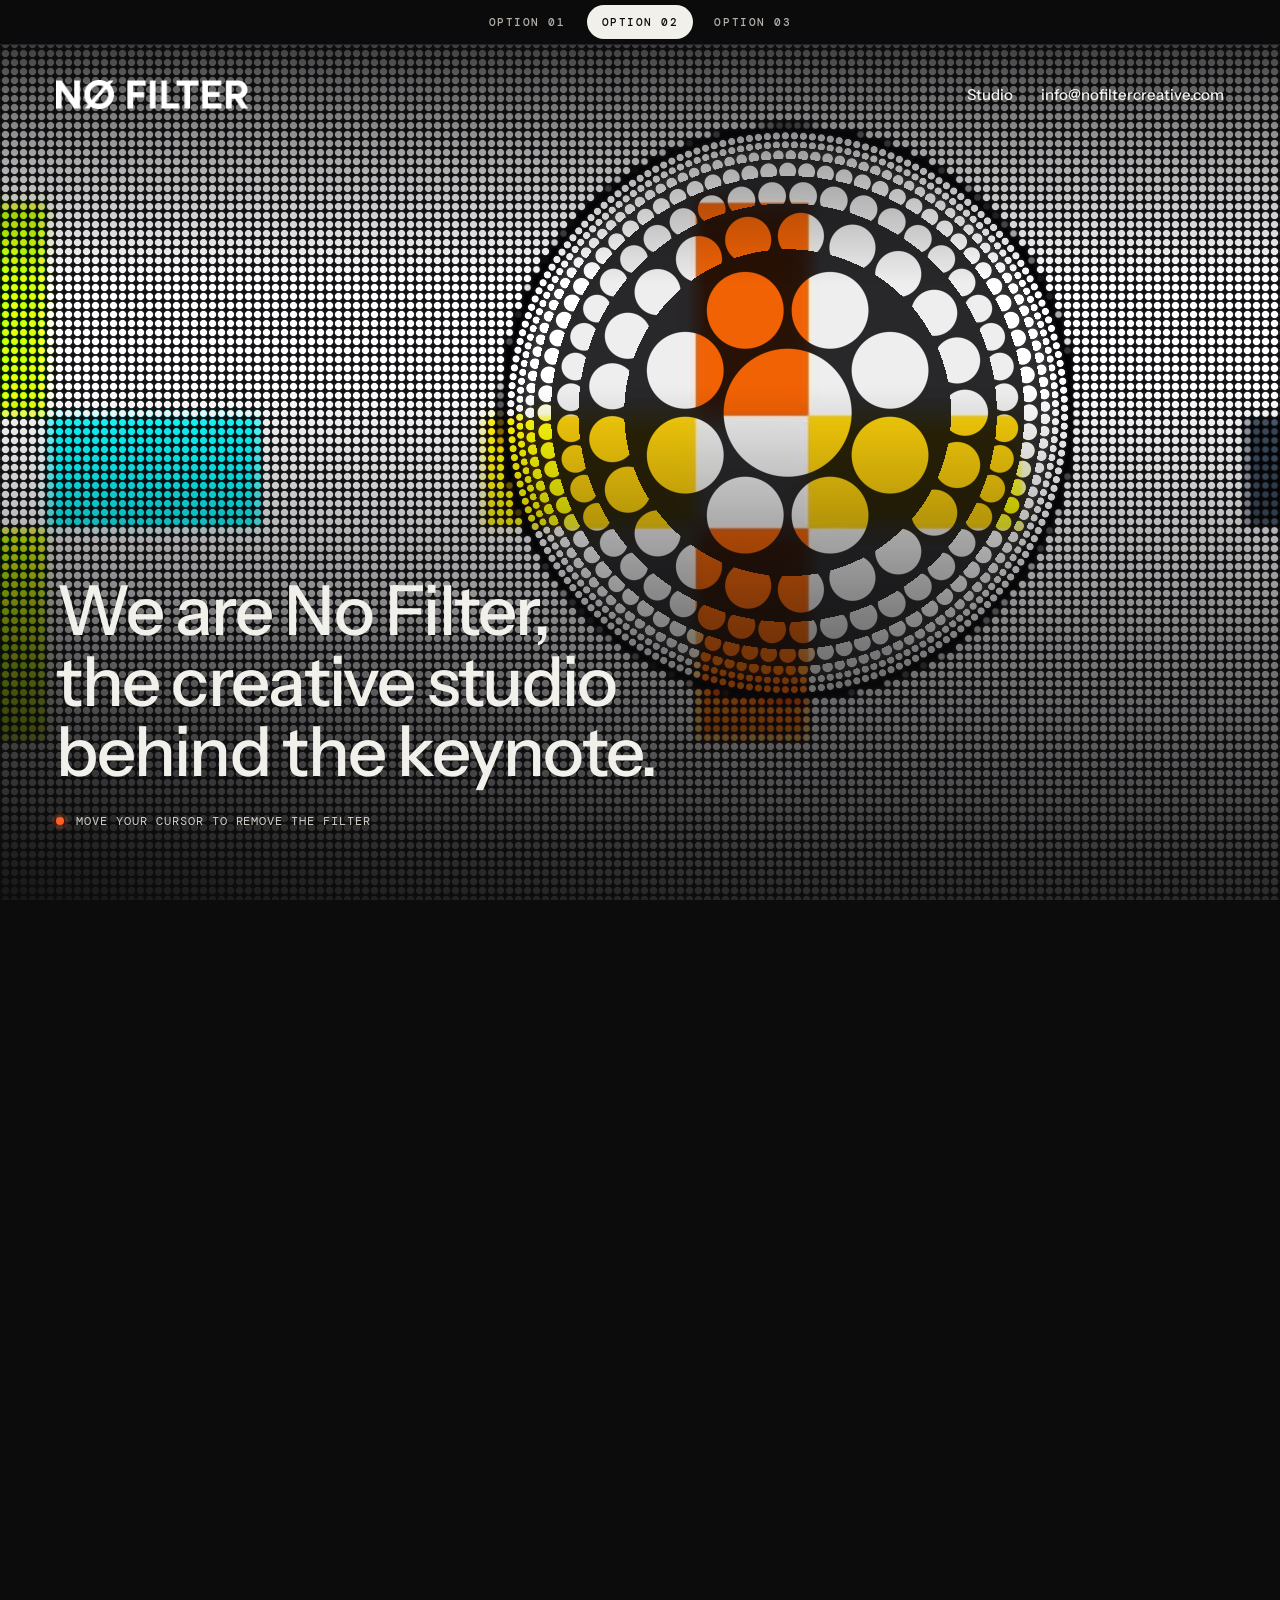
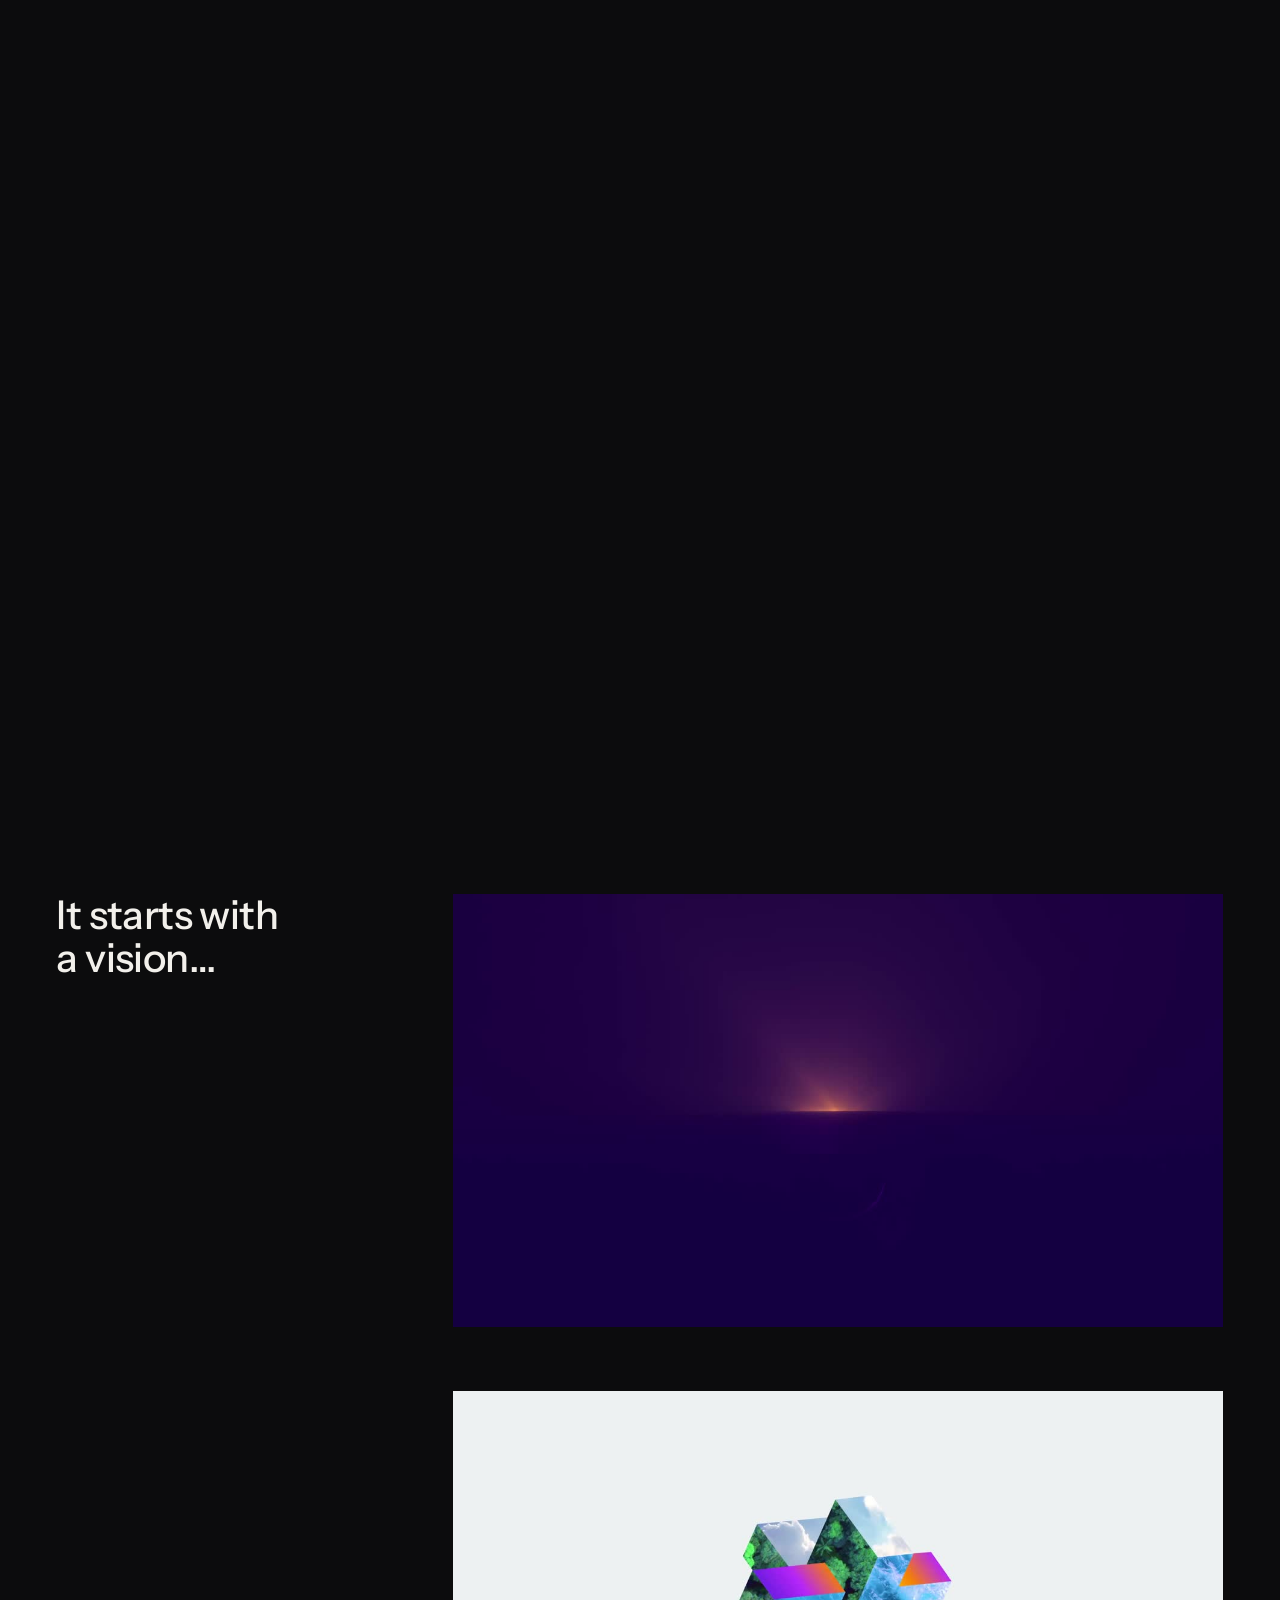
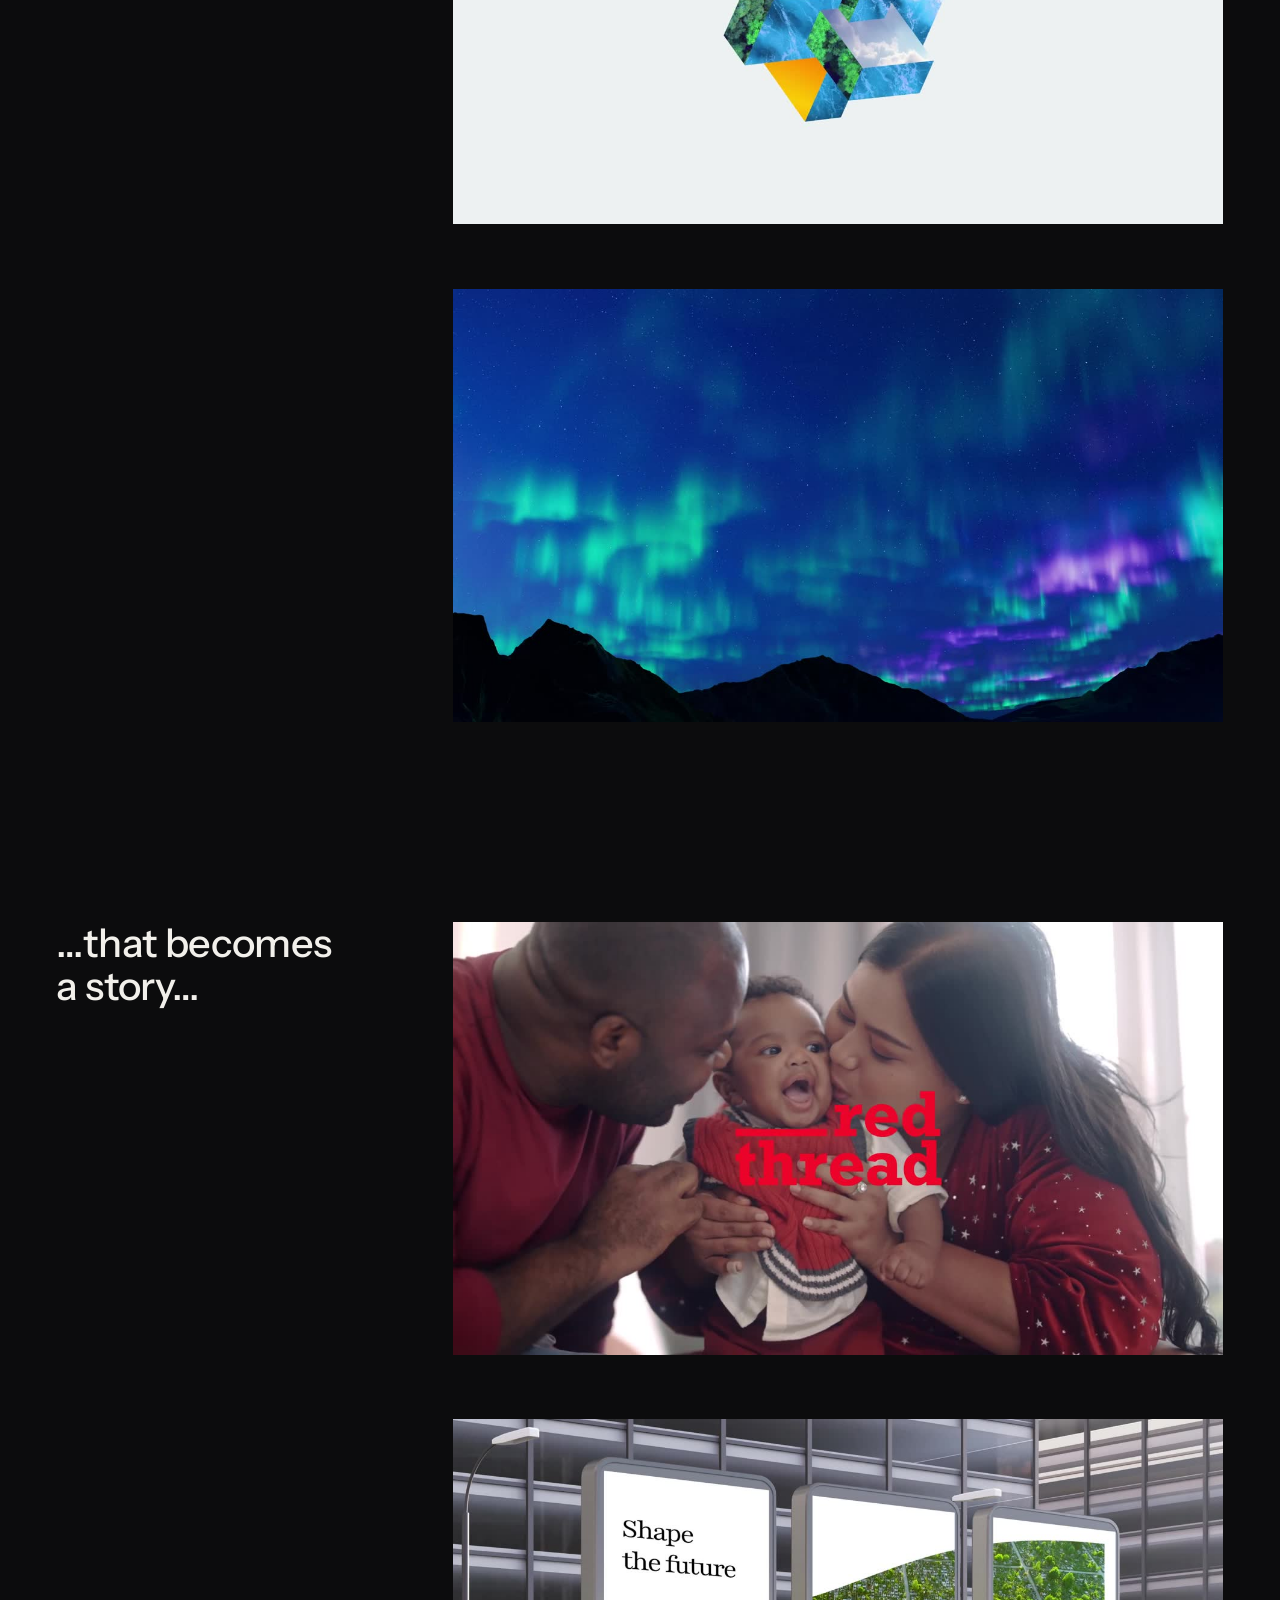
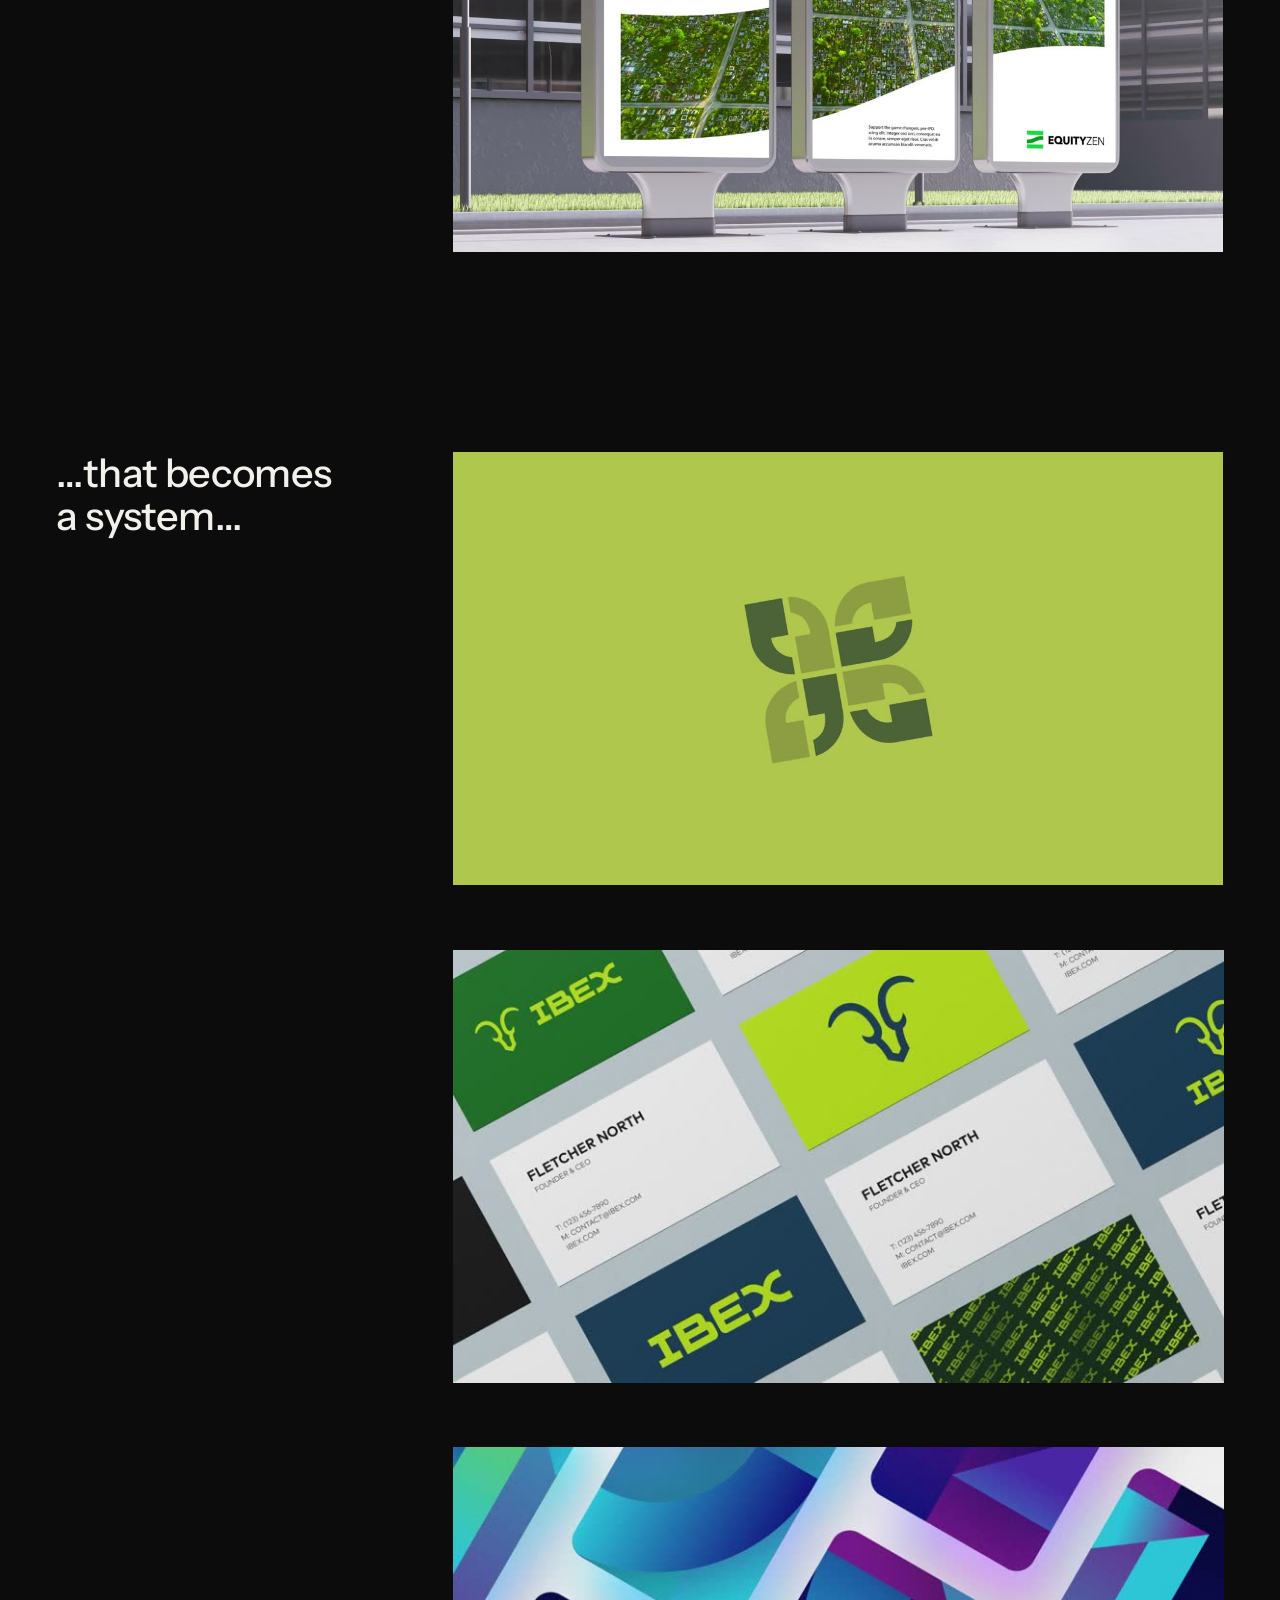
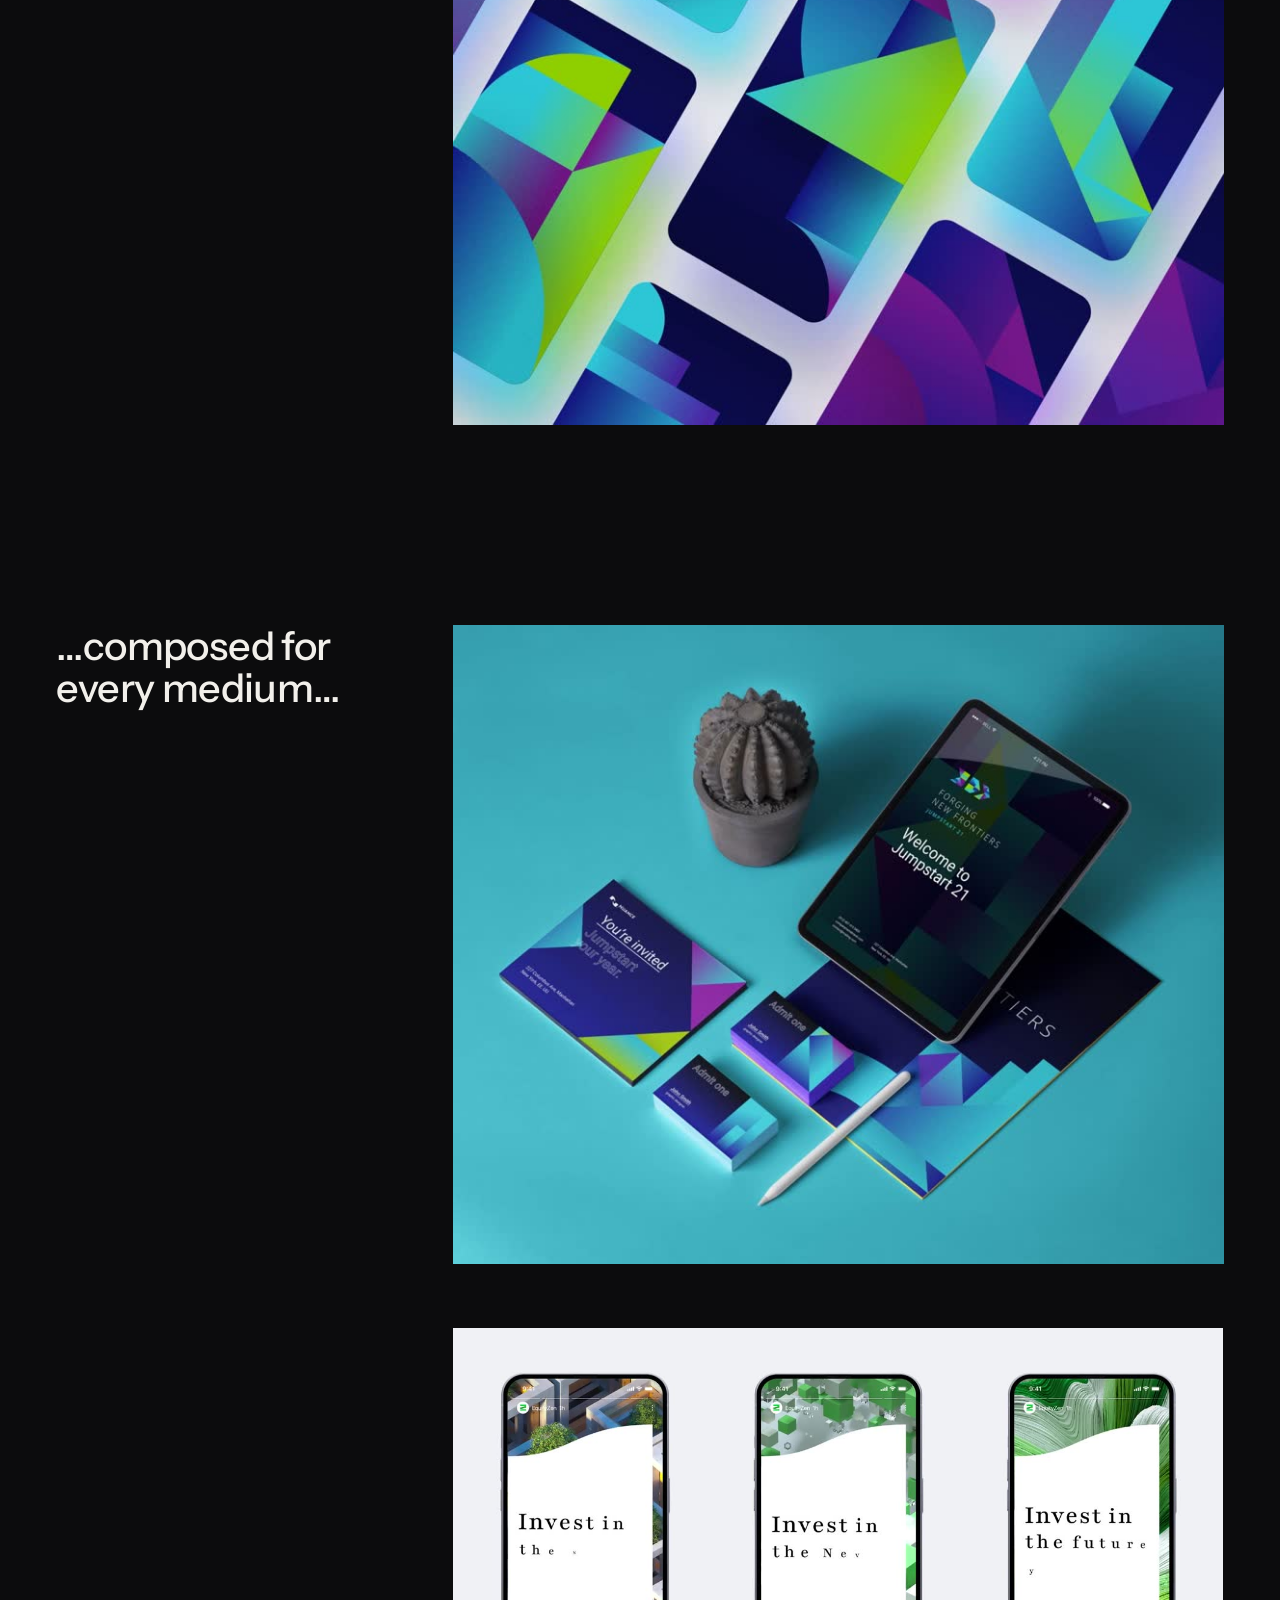
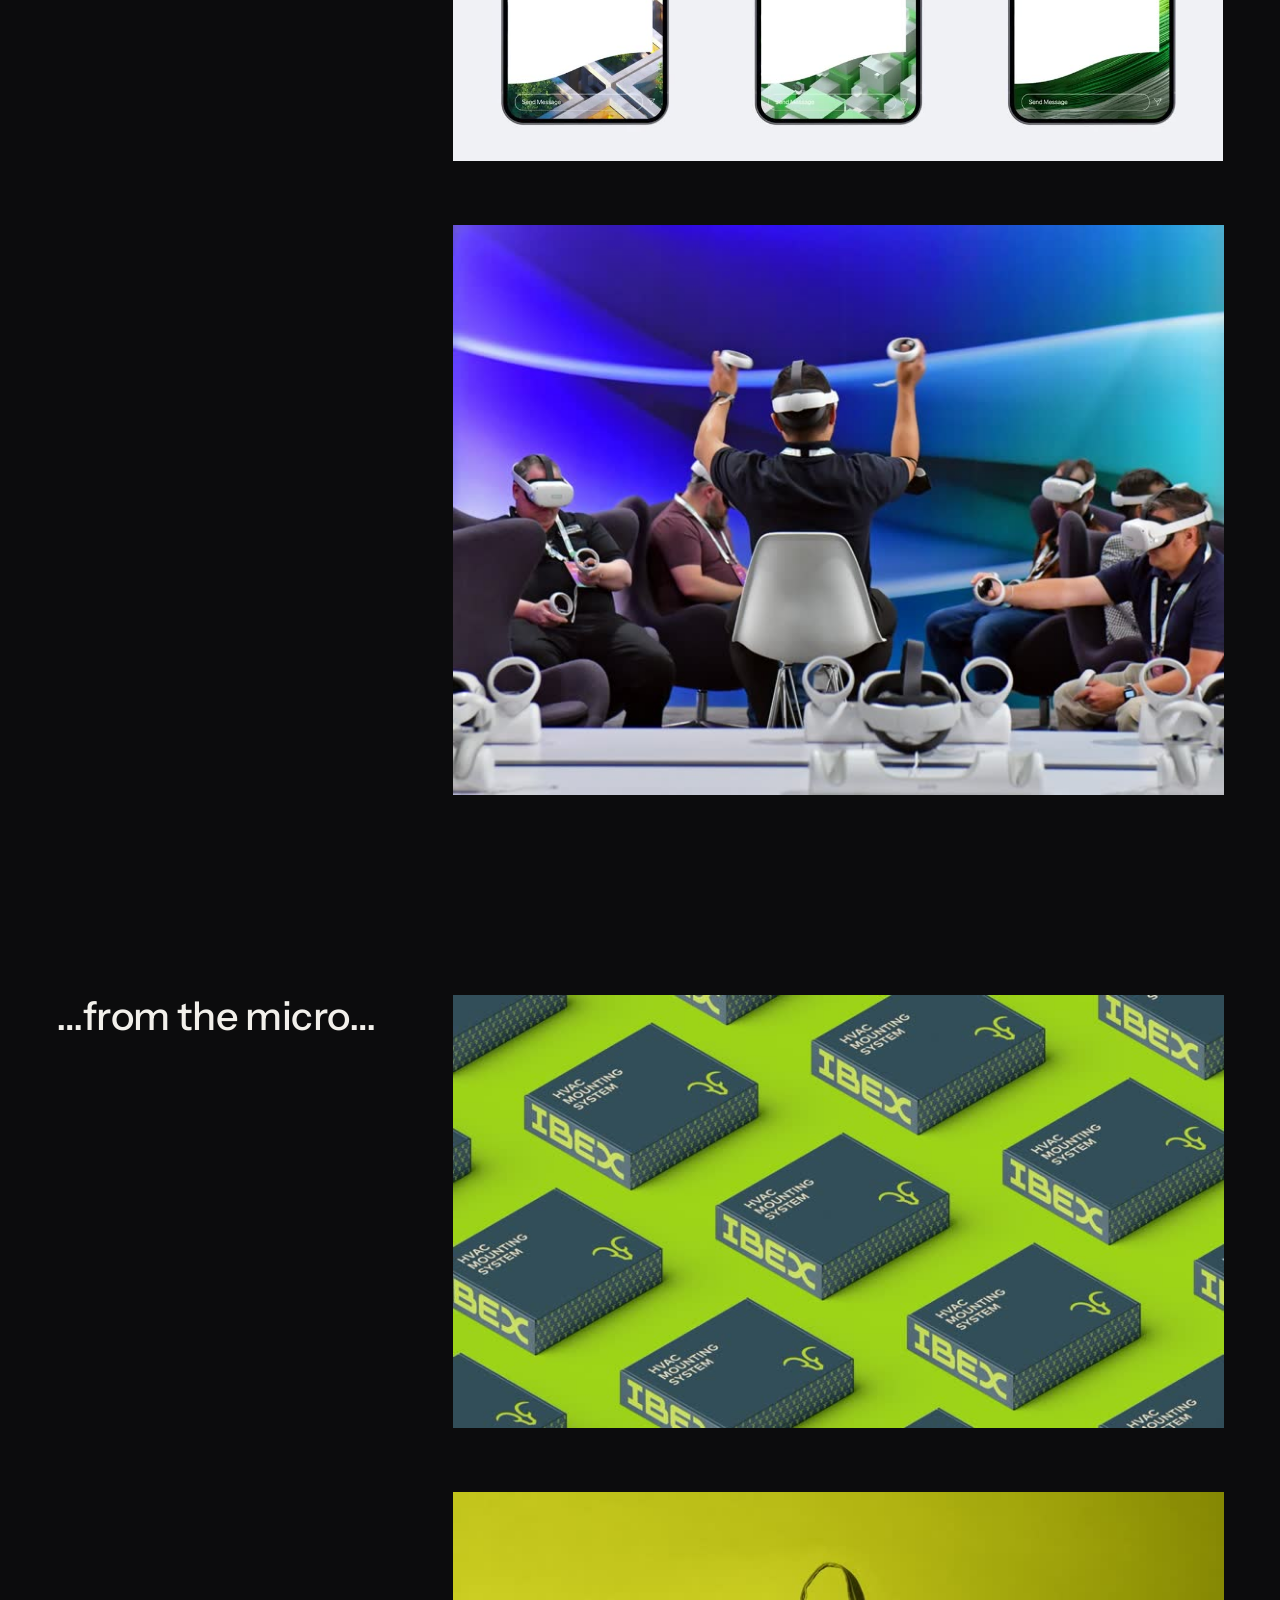
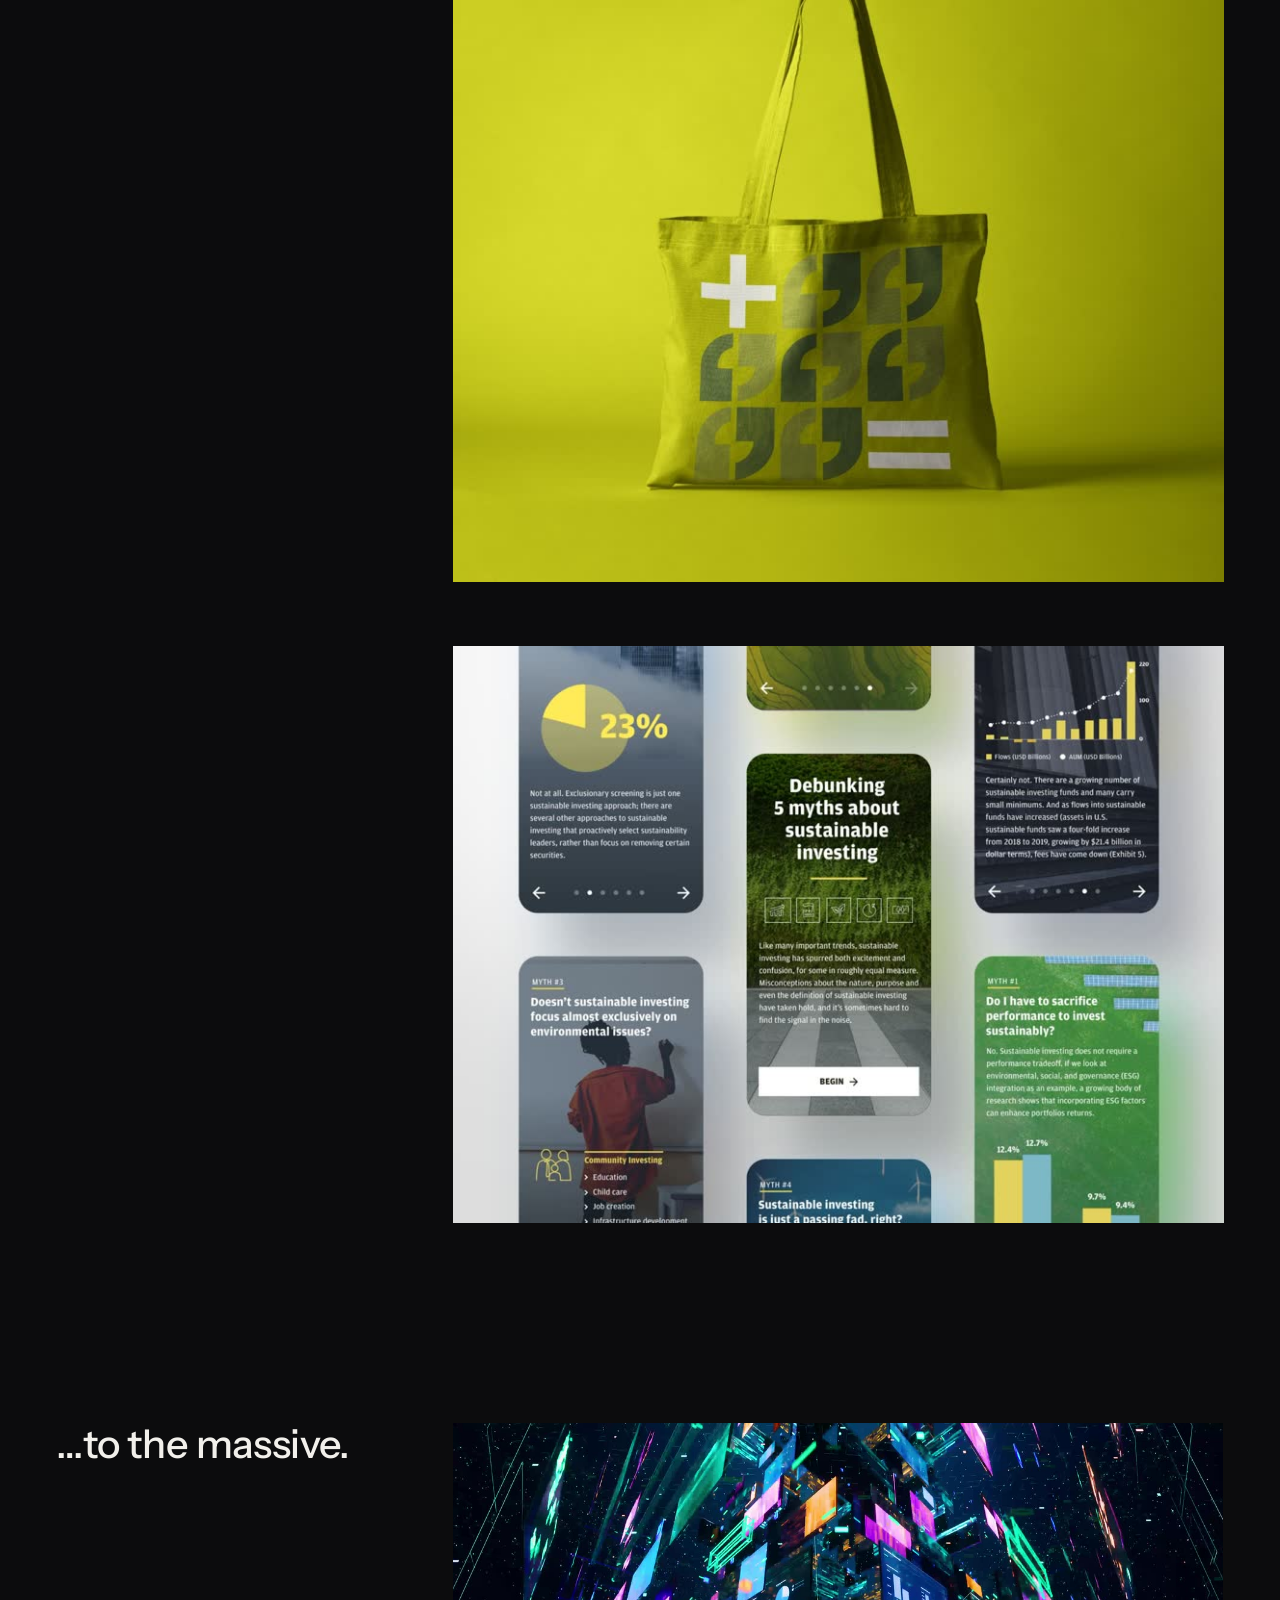
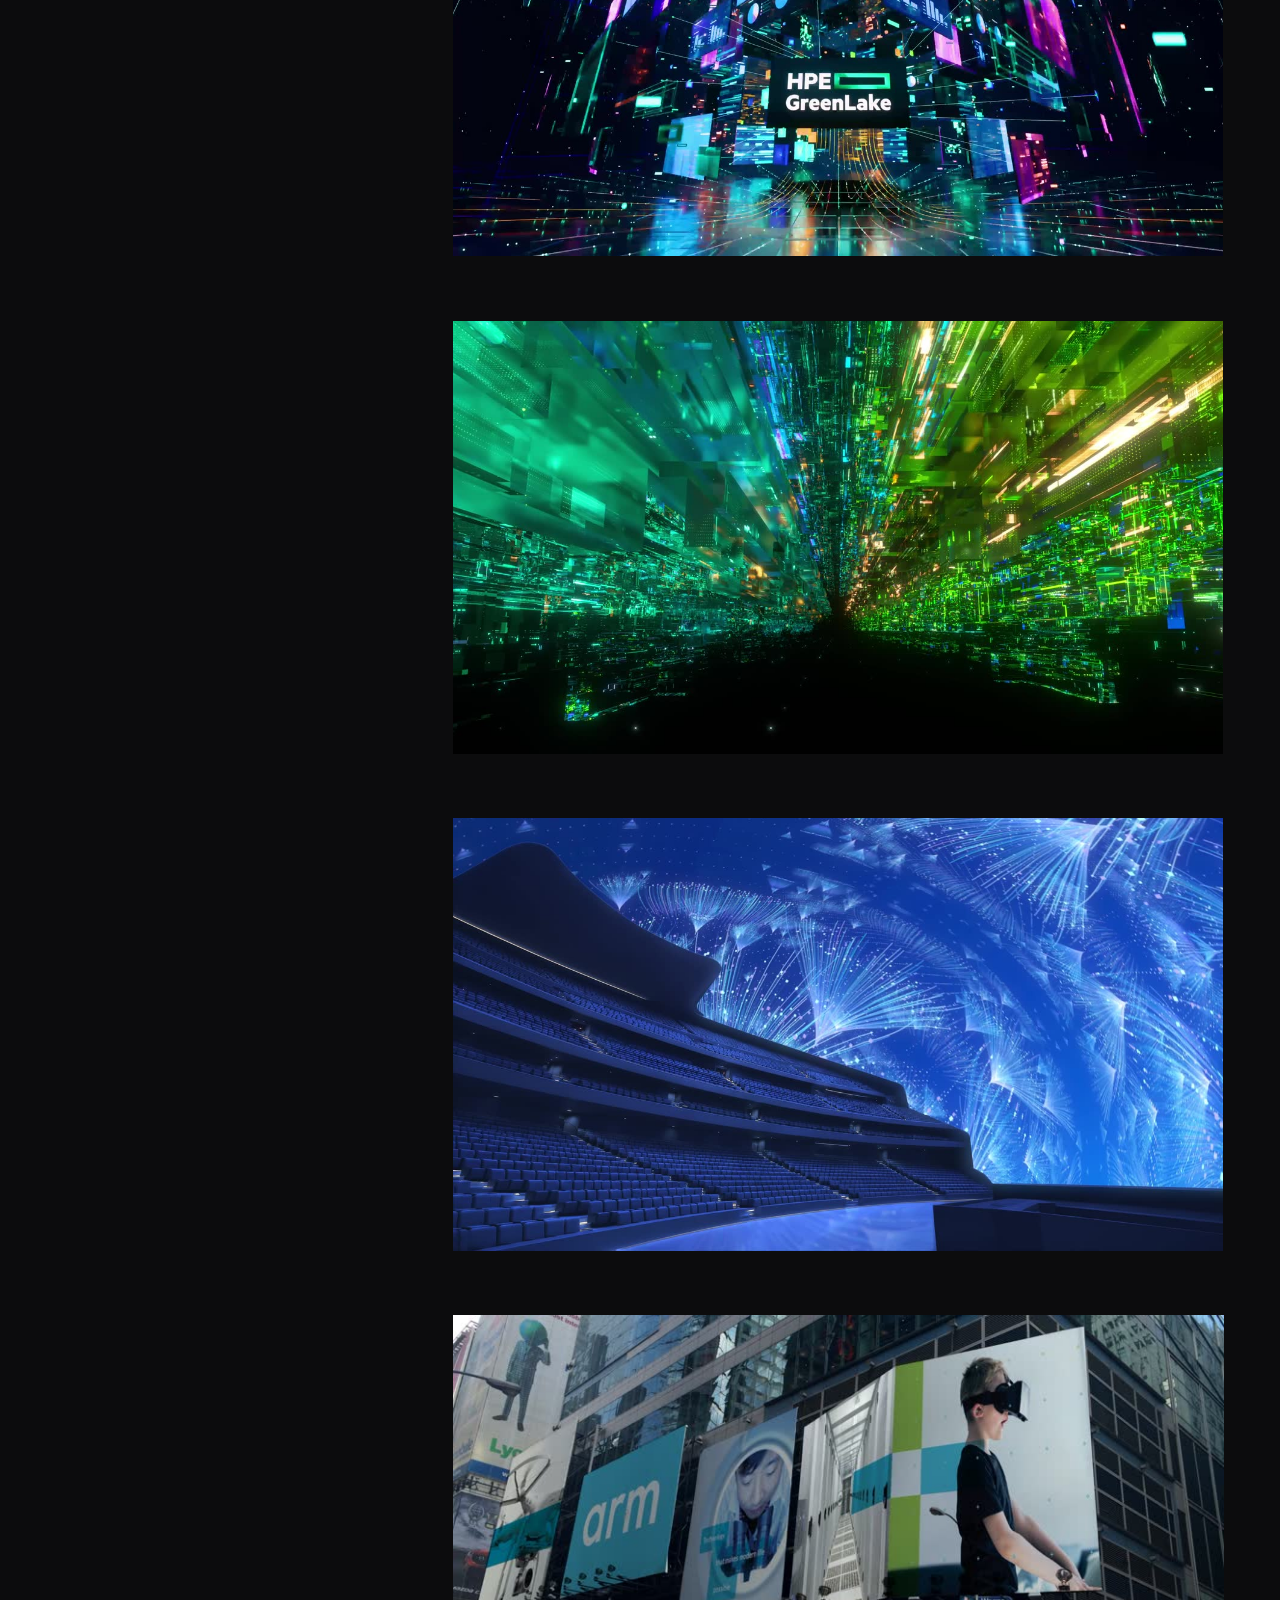
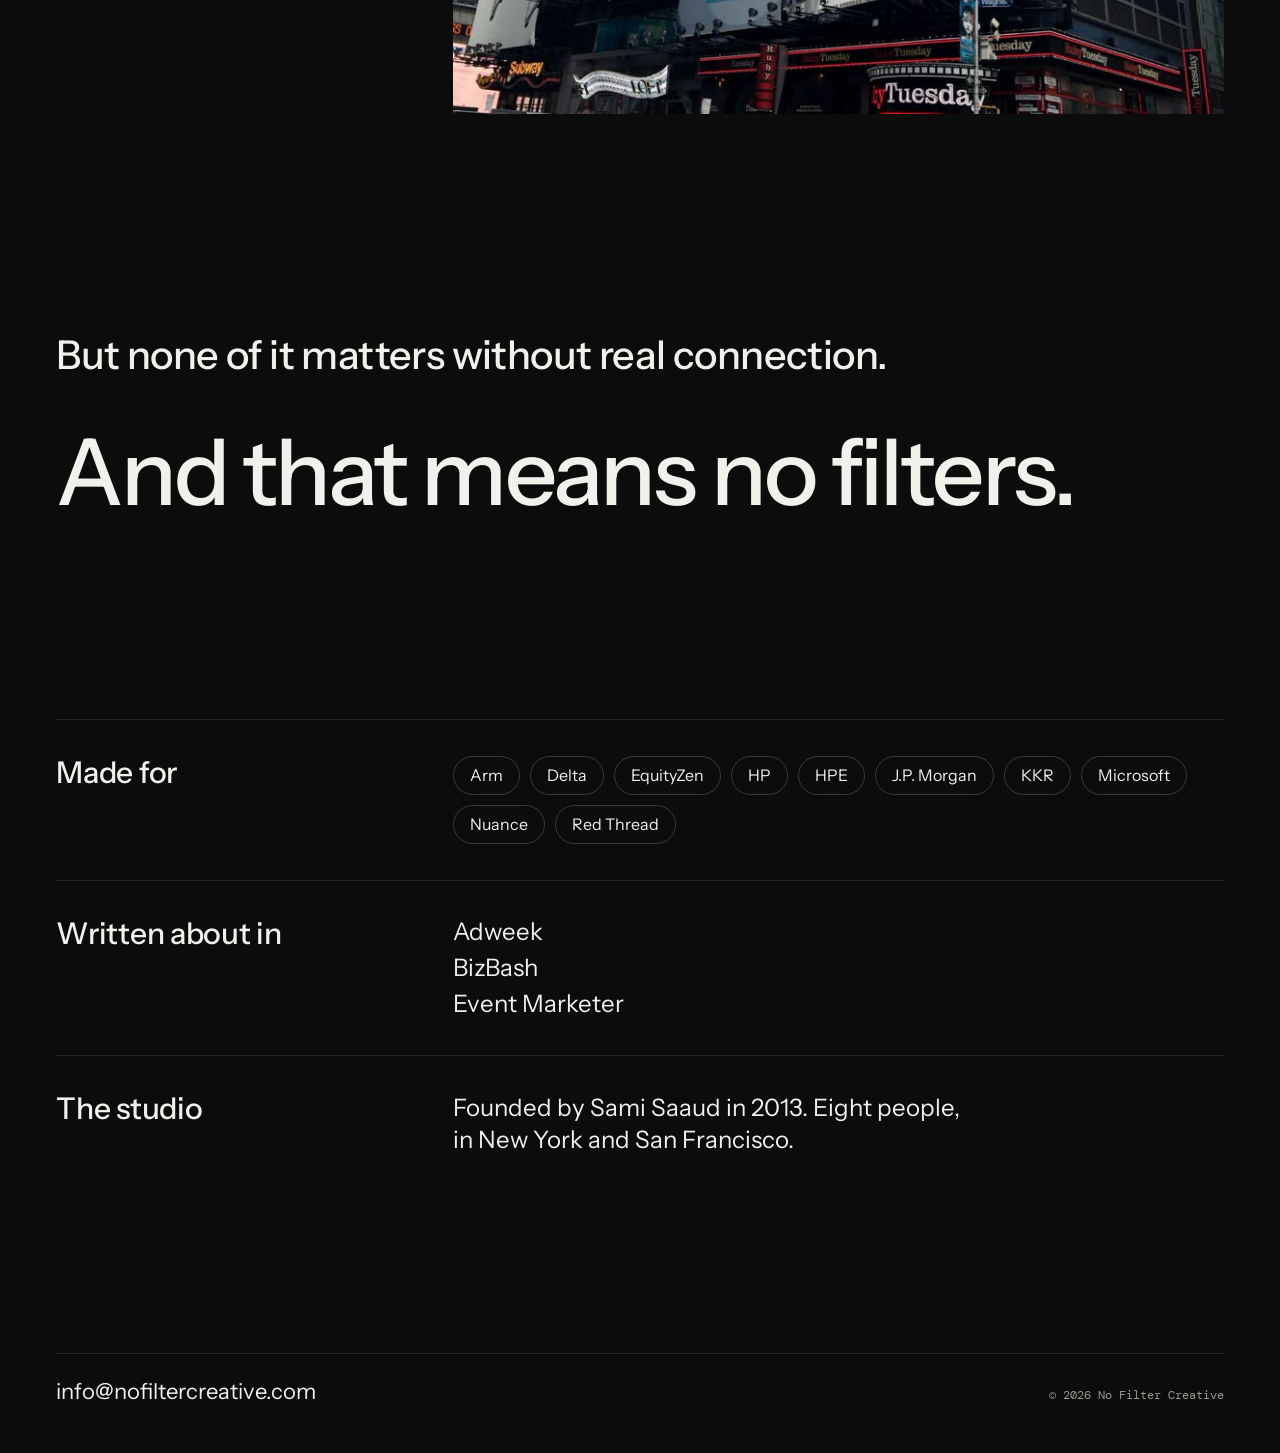
==== commit d9412da7: "Option 02: lens becomes a dot-size falloff (whole dots only); drop rim, shine and tag Co-Authored-By" ====
--- a/option-02.html
+++ b/option-02.html
@@ -47,7 +47,6 @@
 <p class="o2-hint"><i aria-hidden="true"></i><span class="o2-hint-txt">Move your cursor to remove the filter</span></p>
 </div>
 <div class="wrap o2-line2"><p>We shape everything the audience sees.</p></div>
-<div class="o2-tag" aria-hidden="true">&Oslash; No filter</div>
 <div class="o2-ctrlbox">
 <div class="reel-ctrls">
 <button type="button" class="reel-btn" data-reel="sound" aria-pressed="false" aria-label="Turn sound on"><svg class="ic-off" width="18" height="18" viewBox="0 0 18 18" fill="none" aria-hidden="true"><path d="M3 7h3l4-3.5v11L6 11H3z" stroke="currentColor" stroke-width="1.5" stroke-linejoin="round"></path><path d="M12.5 7l4 4m0-4l-4 4" stroke="currentColor" stroke-width="1.5" stroke-linecap="round"></path></svg><svg class="ic-on" width="18" height="18" viewBox="0 0 18 18" fill="none" aria-hidden="true"><path d="M3 7h3l4-3.5v11L6 11H3z" stroke="currentColor" stroke-width="1.5" stroke-linejoin="round"></path><path d="M12.5 6.5a3.5 3.5 0 010 5M14.5 4.5a6.4 6.4 0 010 9" stroke="currentColor" stroke-width="1.5" stroke-linecap="round"></path></svg><span class="reel-lbl">Sound</span></button>
--- a/option-02.css
+++ b/option-02.css
@@ -16,7 +16,6 @@
 .o2-line2{opacity:0;pointer-events:none}
 .o2-hint{margin:26px 0 0;display:flex;align-items:center;gap:12px;font-family:'DM Mono',ui-monospace,'SF Mono',Menlo,monospace;font-size:12px;letter-spacing:.08em;text-transform:uppercase;color:#CFCBC3;opacity:0;animation:o2-fade .8s ease 1.6s forwards}
 .o2-hint i{display:inline-block;width:8px;height:8px;border-radius:50%;background:#FF6126;box-shadow:0 0 0 4px rgba(255,97,38,.2)}
-.o2-tag{position:absolute;left:0;top:0;z-index:3;pointer-events:none;padding:6px 10px;border-radius:999px;background:rgba(12,12,13,.62);border:1px solid rgba(242,240,235,.22);font-family:'DM Mono',ui-monospace,'SF Mono',Menlo,monospace;font-size:11px;letter-spacing:.1em;text-transform:uppercase;white-space:nowrap;opacity:0;will-change:transform,opacity}
 .o2-ctrlbox{position:absolute;left:0;top:0;z-index:5;pointer-events:none}
 .o2-ctrlbox .reel-ctrls{opacity:0;transition:opacity .35s ease}
 .o2-ctrlbox.is-on .reel-ctrls{opacity:1;pointer-events:auto}
@@ -31,8 +30,7 @@
 @media (max-width:860px){
   .o2-hero{height:220vh}
   .o2-header{padding-top:28px}
-  .o2-tag{display:none}
-  .o2-hero + section{margin-top:40px!important}
+    .o2-hero + section{margin-top:40px!important}
 }
 @media (prefers-reduced-motion:reduce){
   .rise .w>span{transform:none;animation:none}
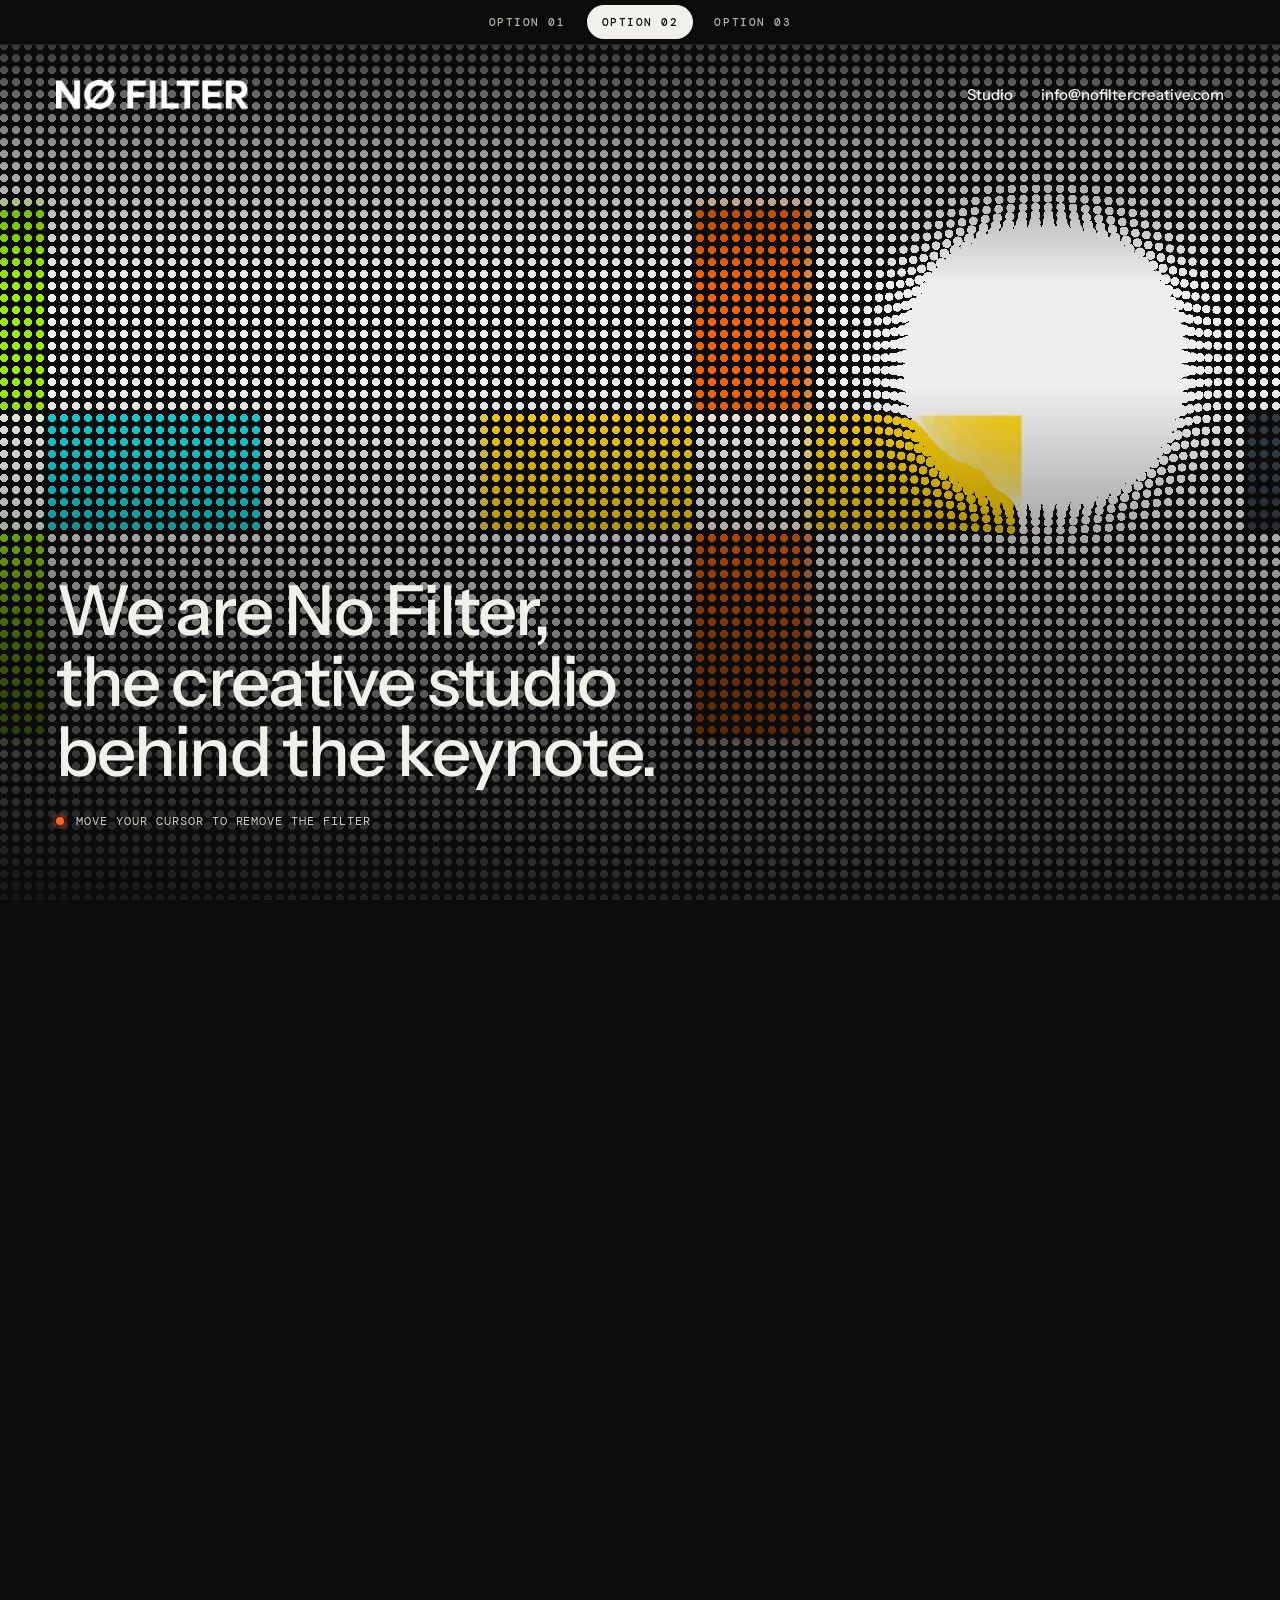
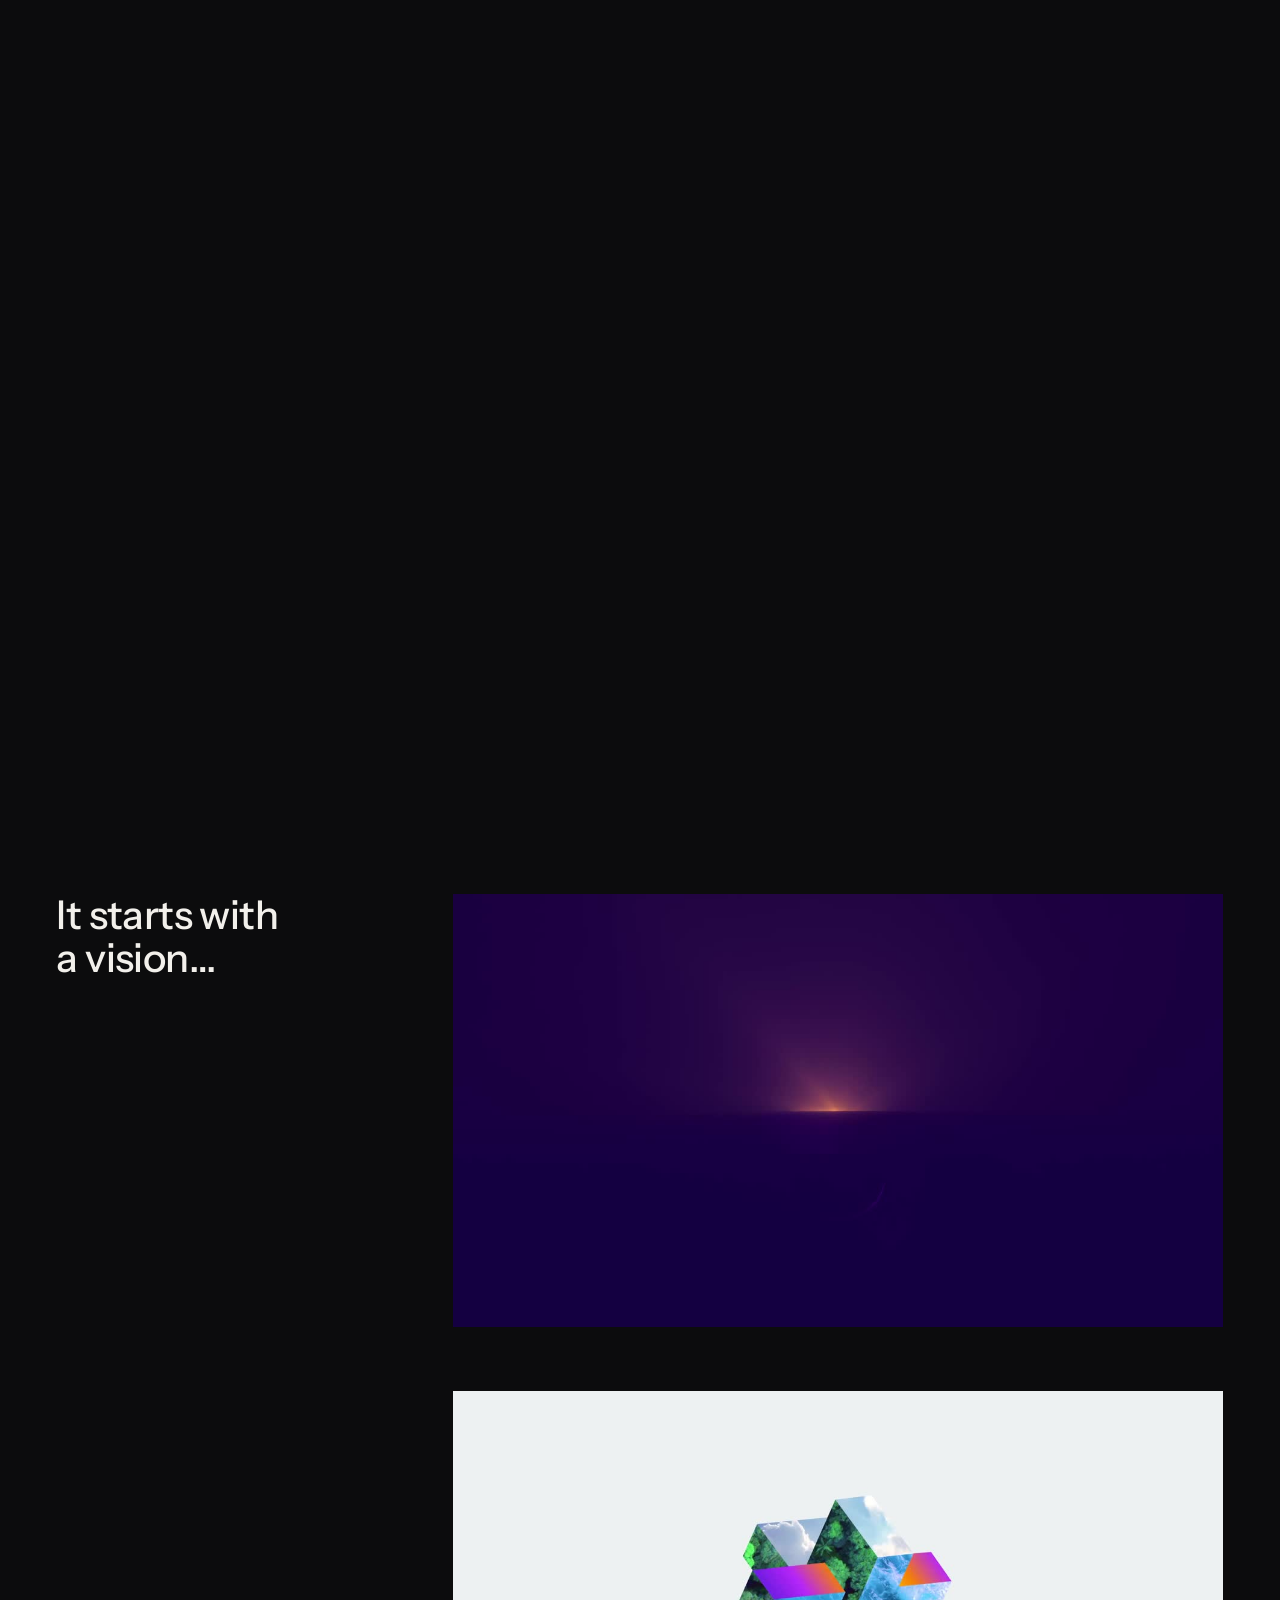
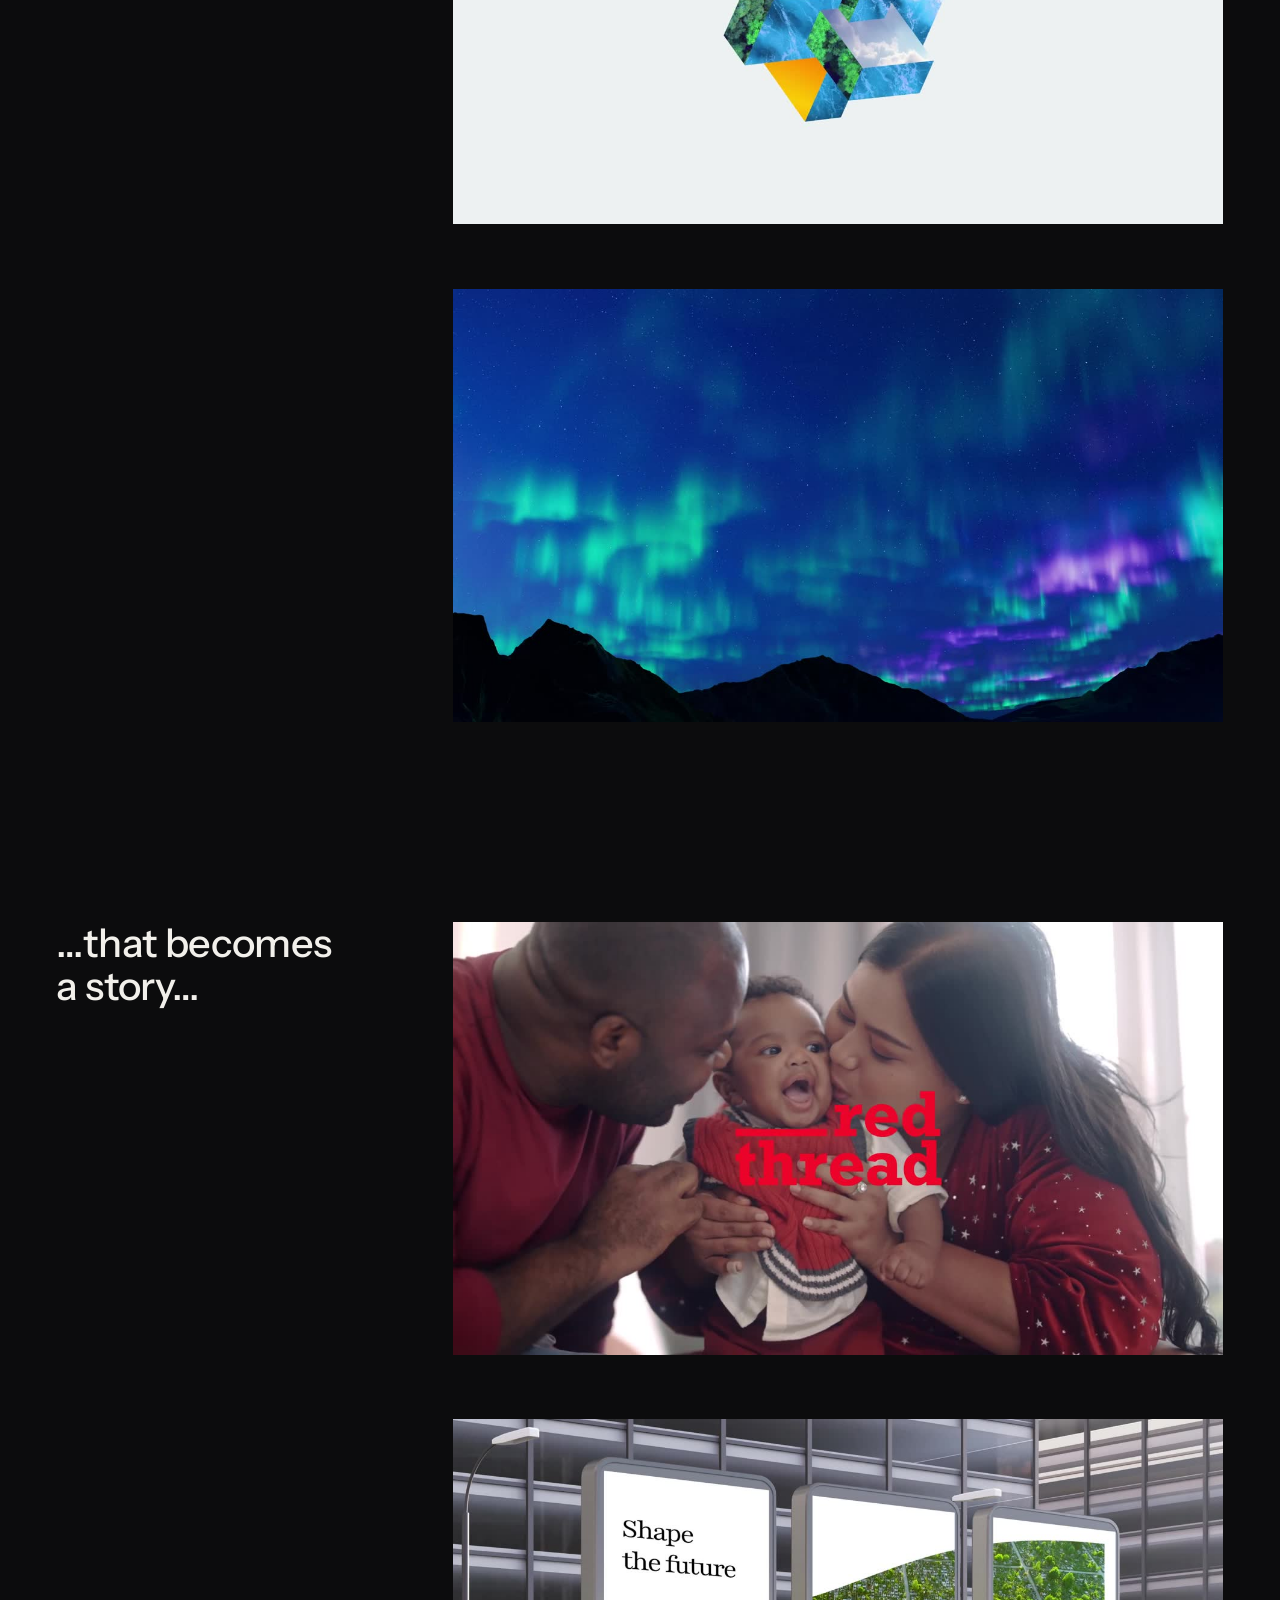
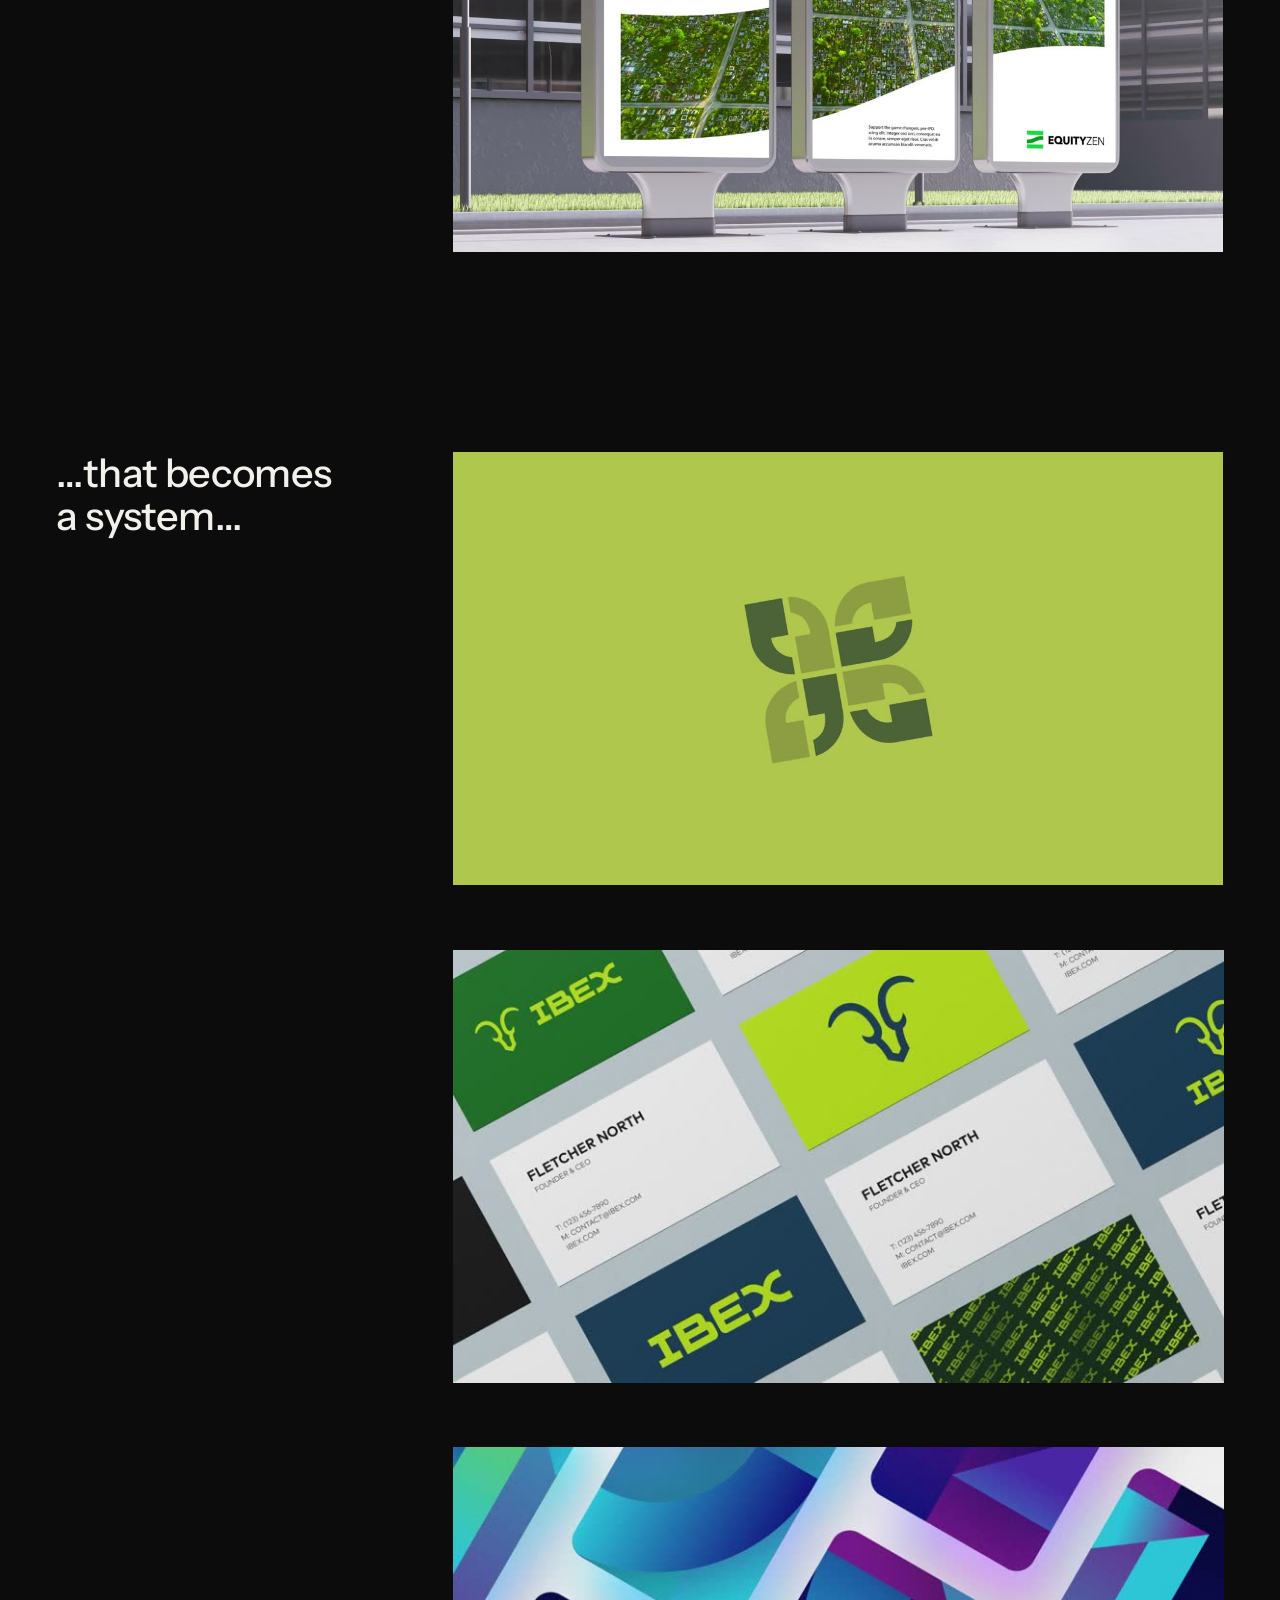
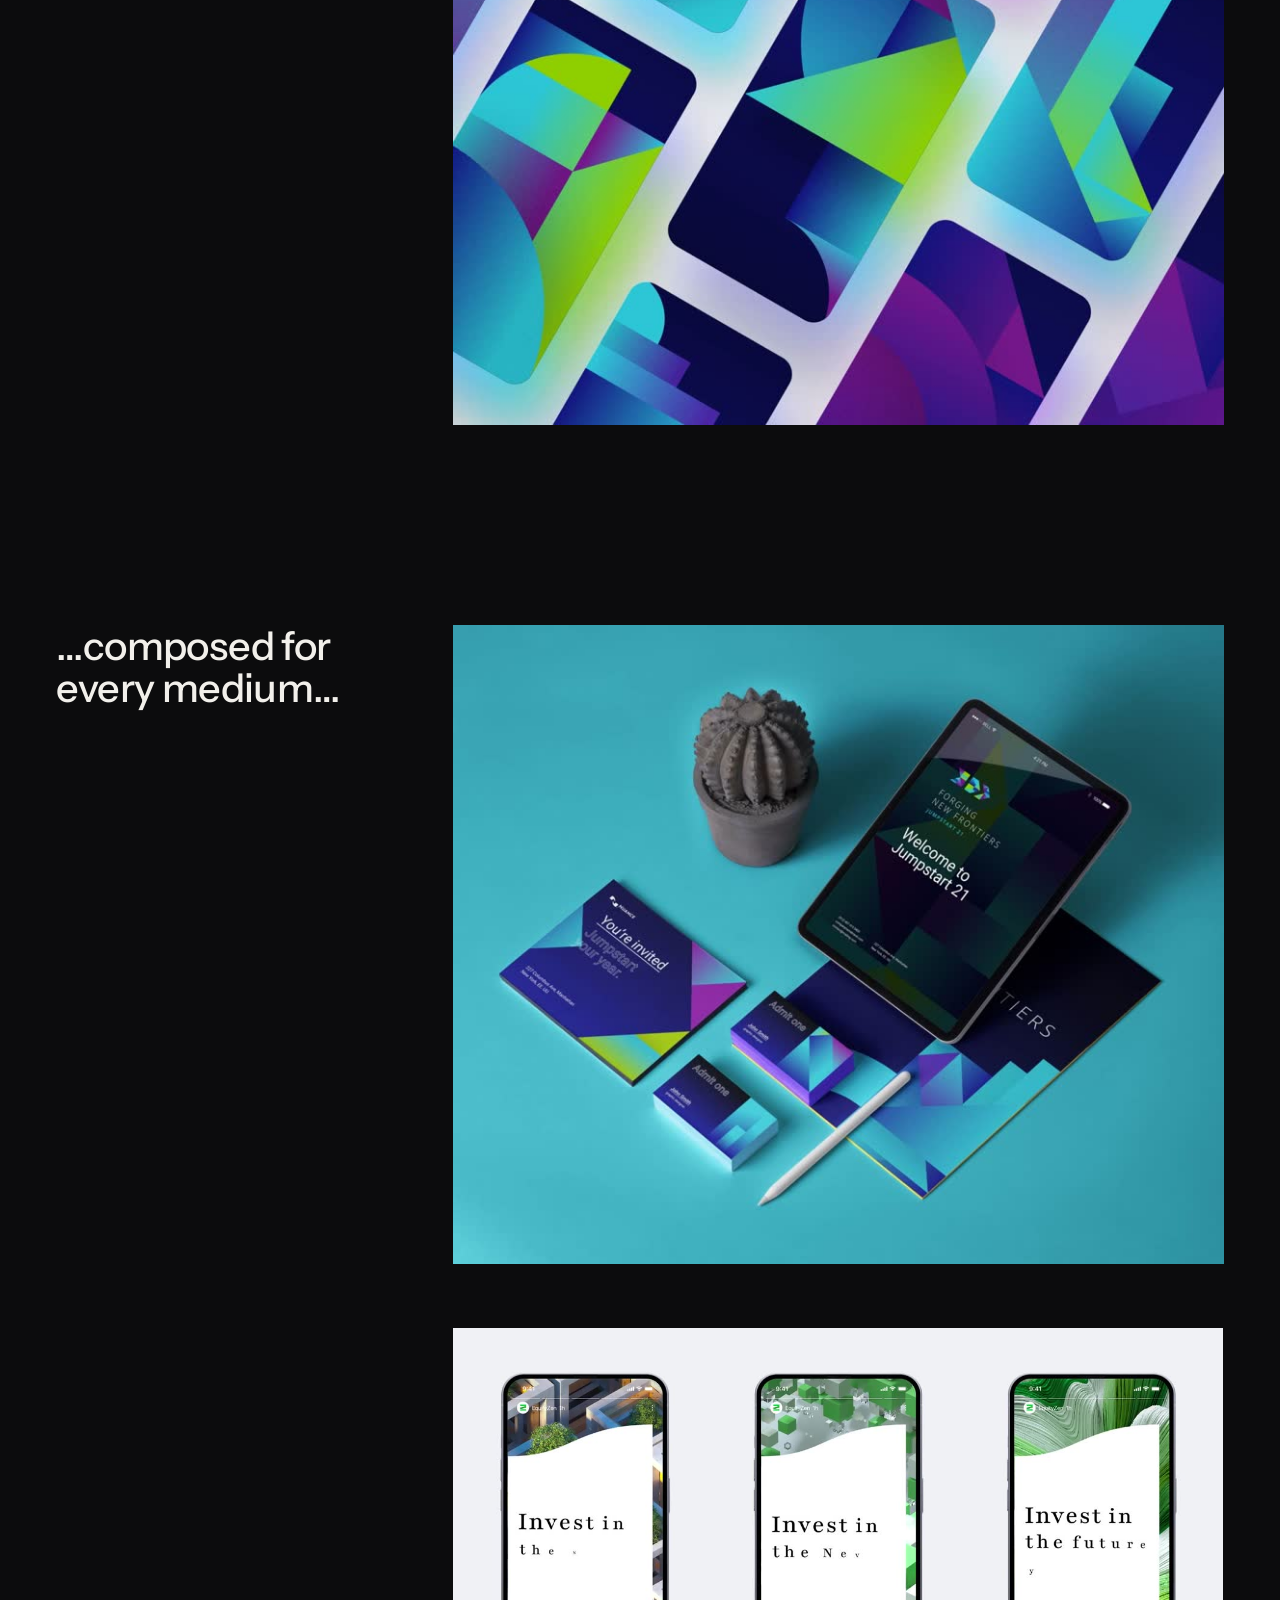
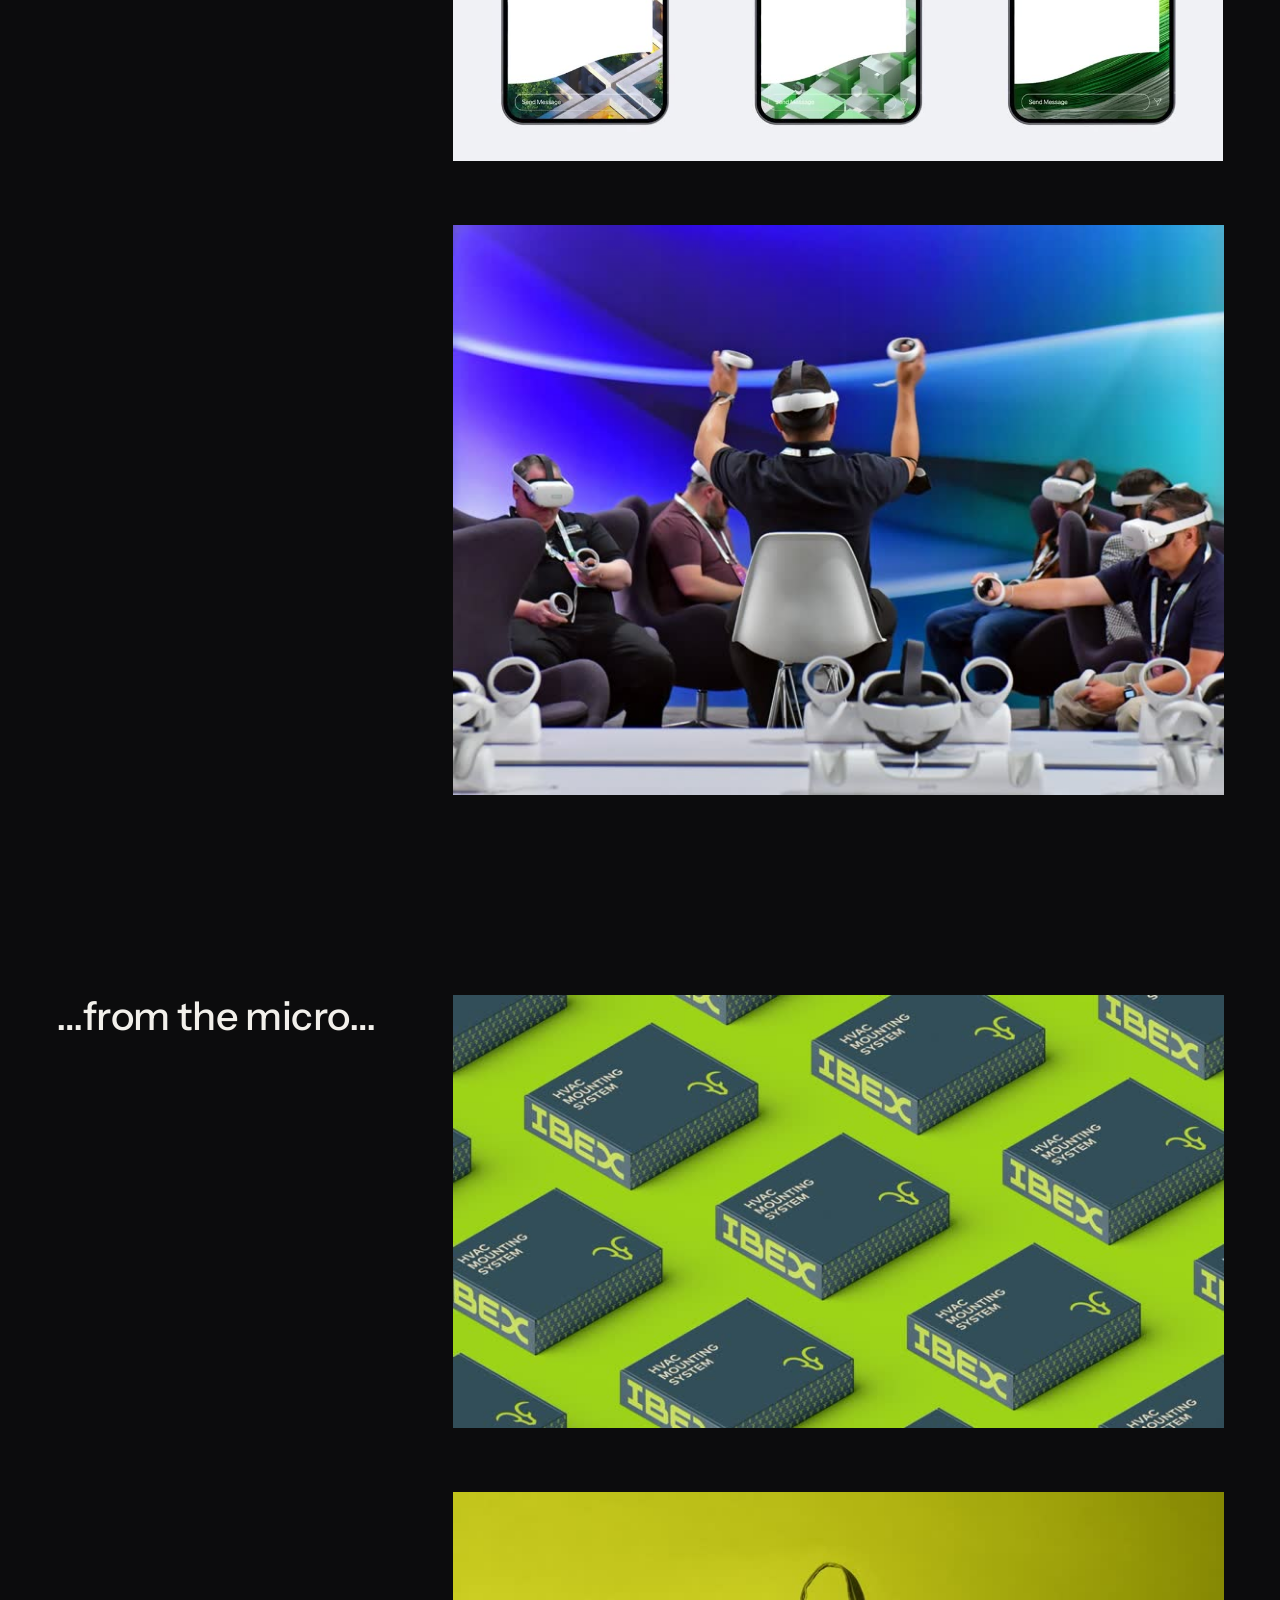
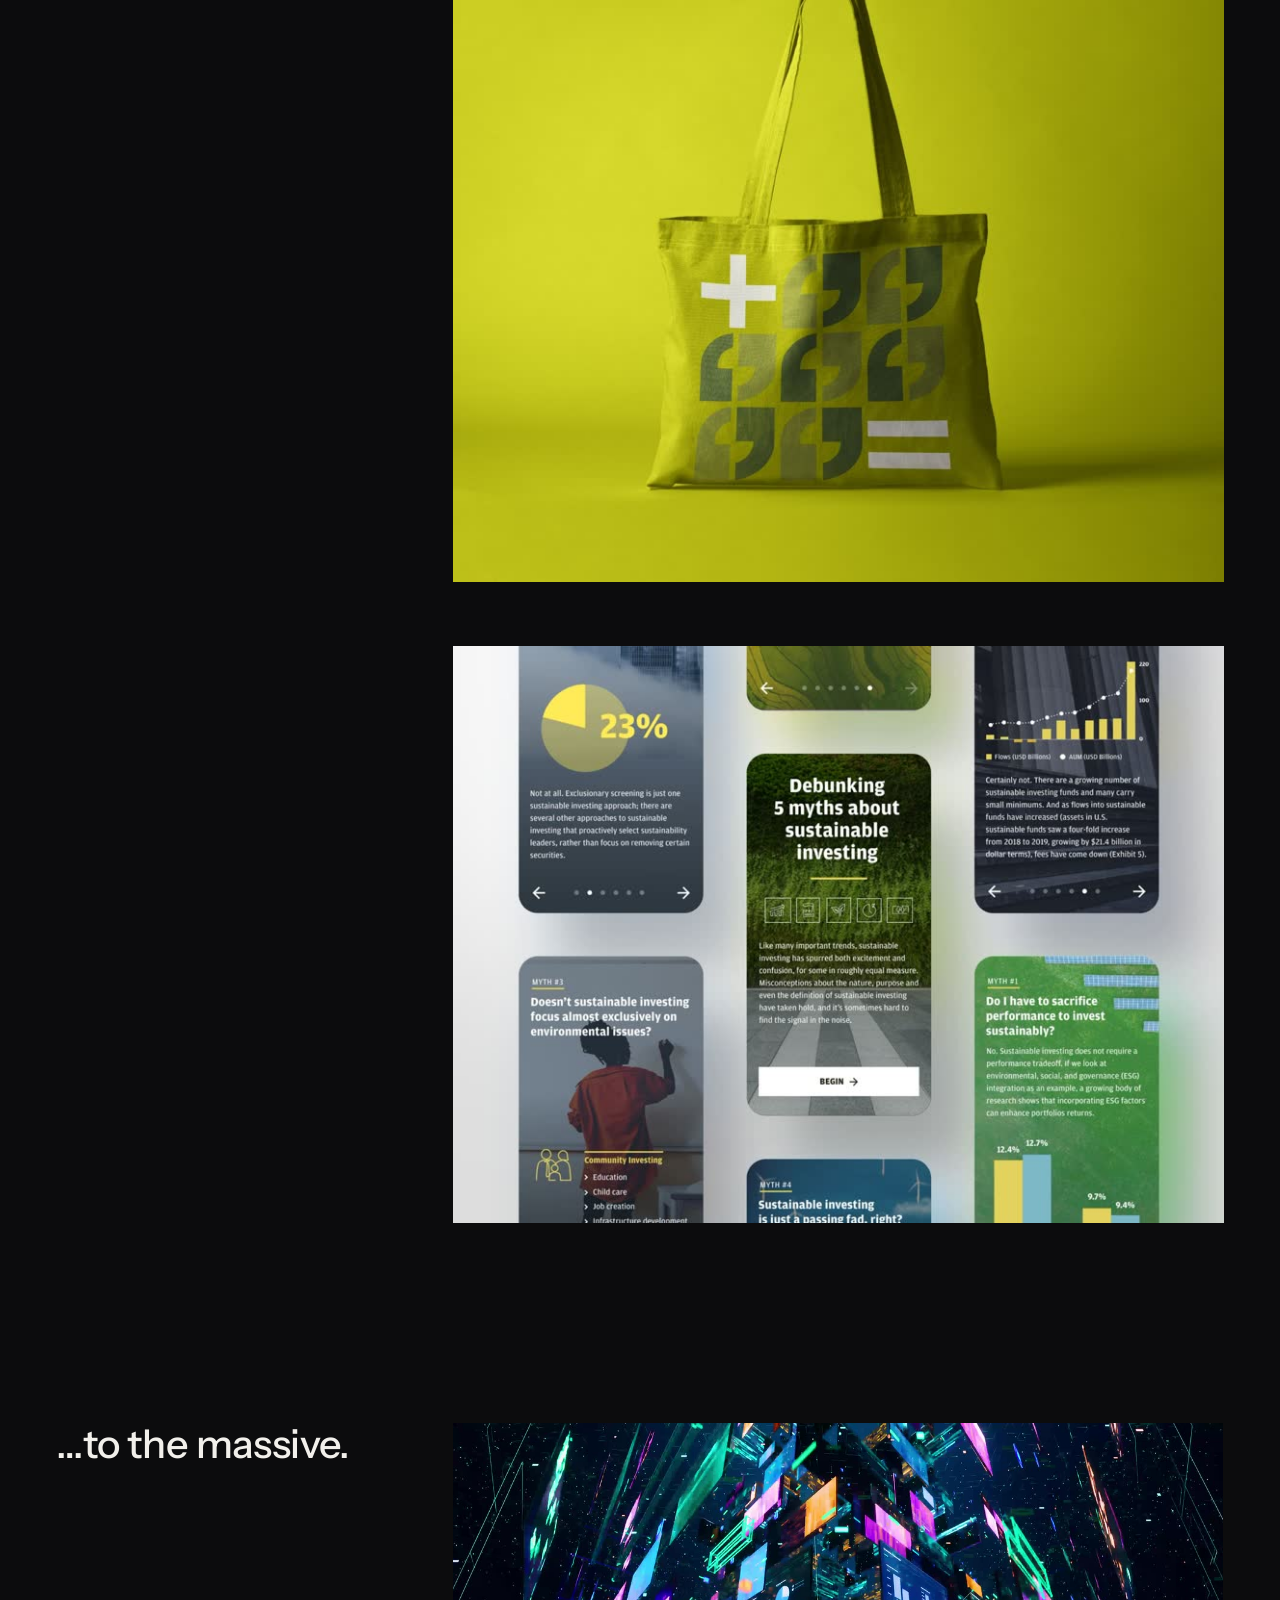
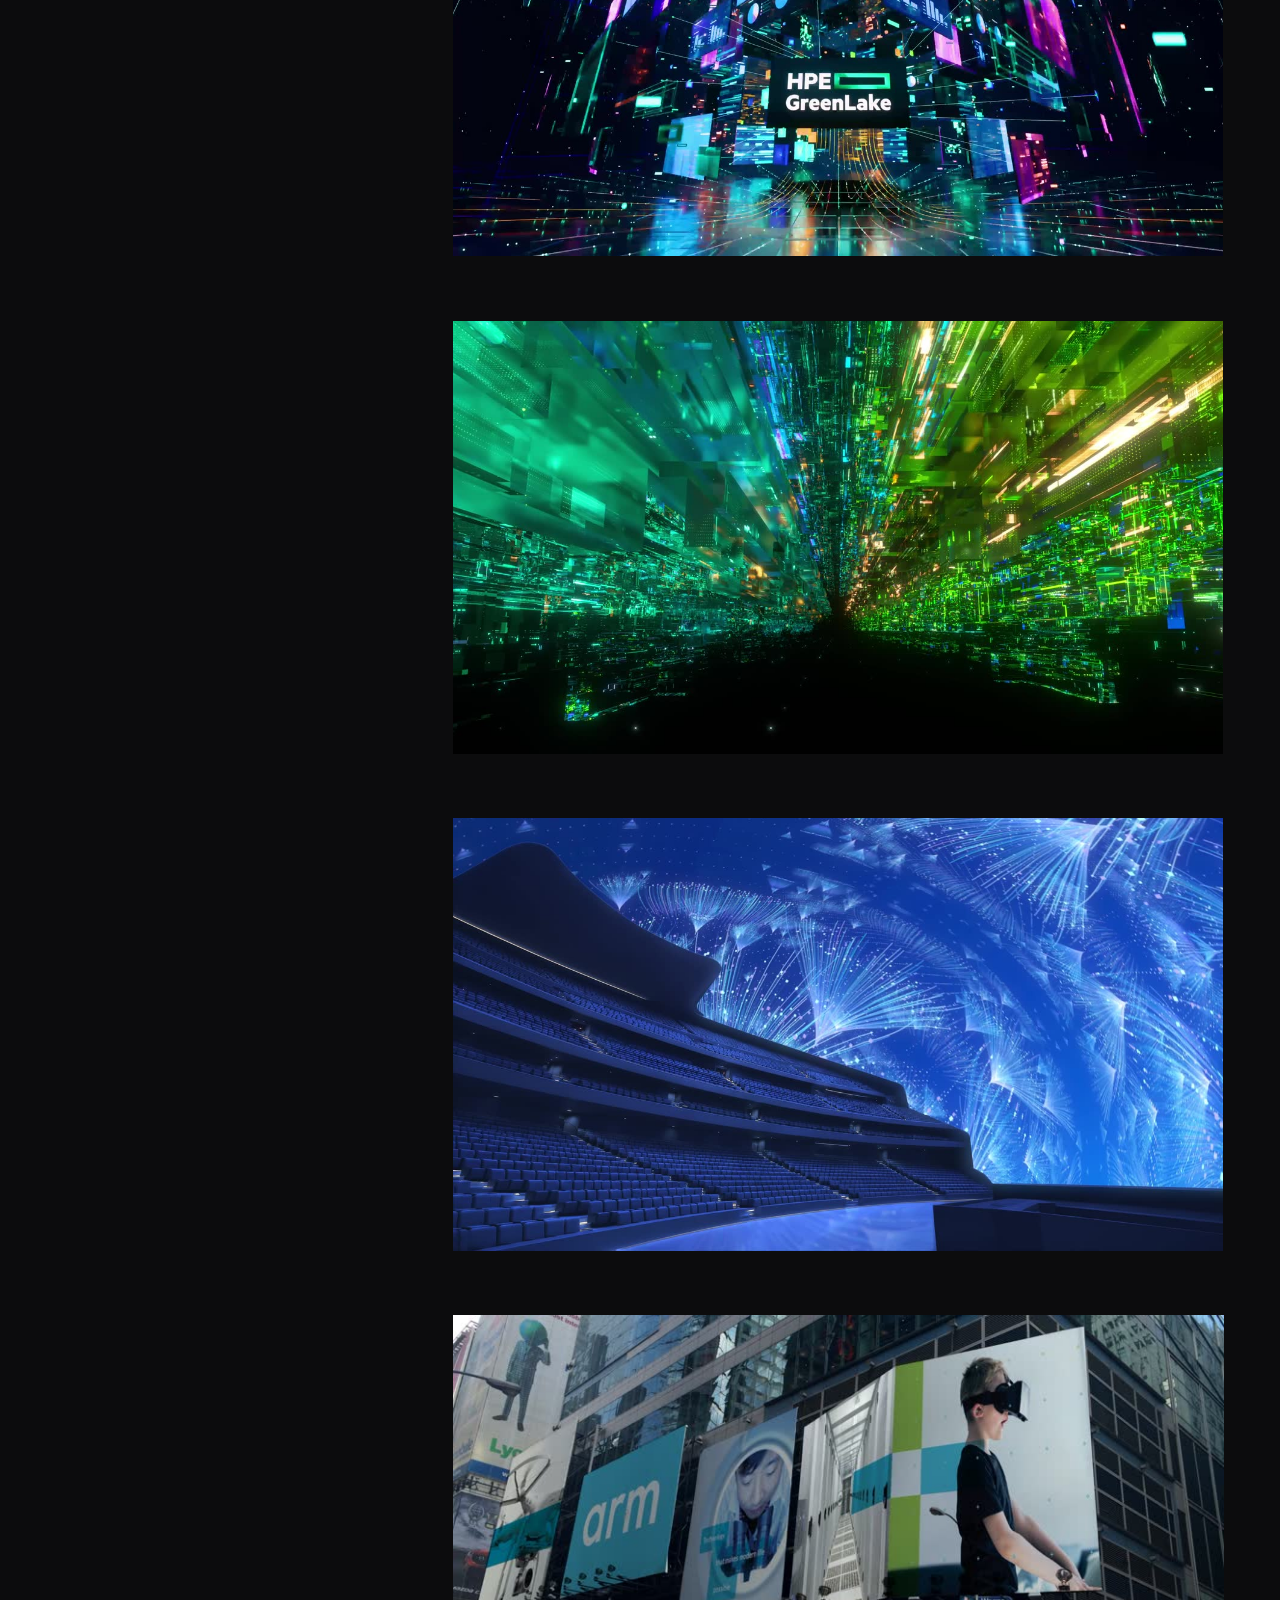
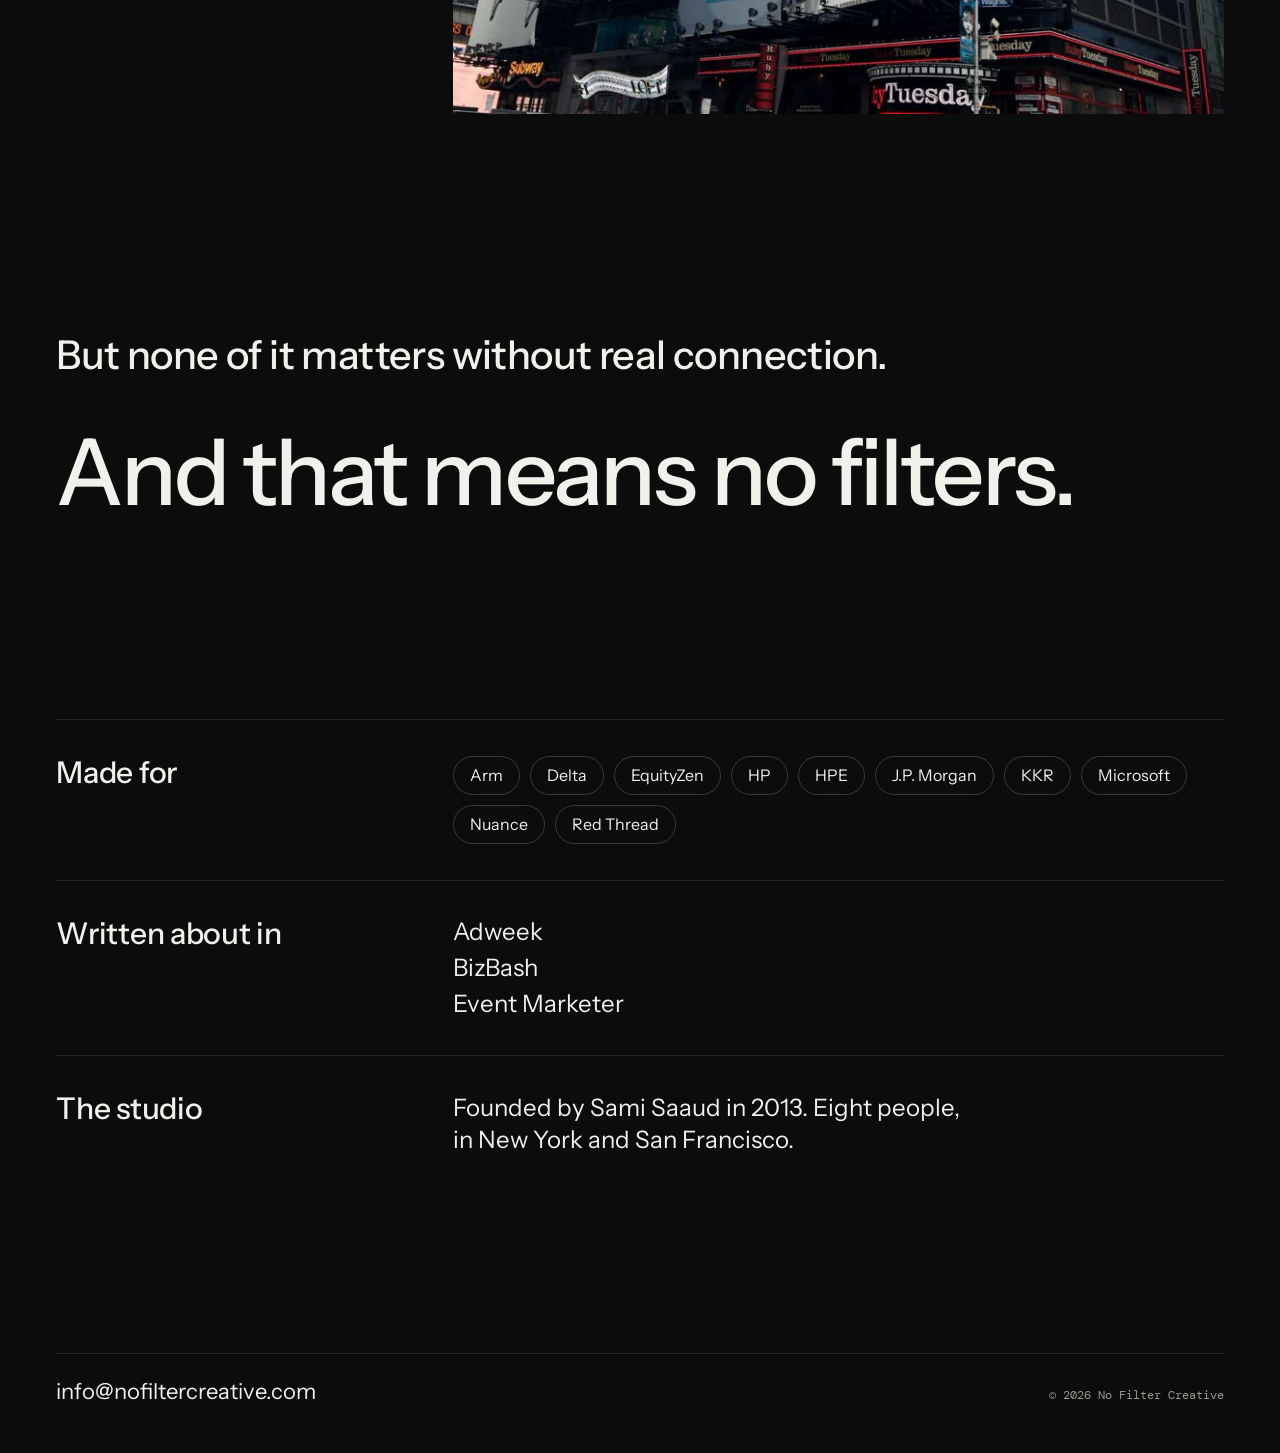
==== commit b54e92a9: "Option 02: Three.js LED dots with a cursor spyglass (falloff, repulsion, flat-to-clean) Co-Authored-" ====
--- a/option-02.html
+++ b/option-02.html
@@ -17,6 +17,7 @@
 <link rel="stylesheet" href="styles.css">
 <link rel="stylesheet" href="option-02.css">
 <script src="main.js" defer></script>
+<script src="vendor/three.min.js" defer></script>
 <script src="option-02.js" defer></script>
 </head>
 <body>
--- a/option-02.css
+++ b/option-02.css
@@ -1,5 +1,5 @@
-/* Option 02 — "Unfiltered": the reel plays as an LED wall; a lens removes the filter,
-   and scrolling steps back from the wall until the reel plays clean in its frame. */
+/* Option 02 — "Spyglass": the reel as an LED wall of dots; near the cursor the dots grow, push
+   outward and reveal the clean video. Scrolling grows every dot into the clean reel frame. */
 .o2-hero{position:relative;height:250vh}
 .o2-stage{position:sticky;top:var(--bar-h);height:calc(100vh - var(--bar-h));height:calc(100svh - var(--bar-h));overflow:hidden;background:#0C0C0D}
 .o2-frame{position:absolute;left:0;top:0;width:100%;height:100%;z-index:0}
@@ -36,3 +36,7 @@
   .rise .w>span{transform:none;animation:none}
   .o2-hint{opacity:1;animation:none}
 }
+.o2-tune{position:fixed;left:16px;bottom:16px;z-index:1001;display:flex;flex-direction:column;gap:10px;width:280px;padding:14px 16px;border-radius:12px;background:rgba(12,12,13,.88);-webkit-backdrop-filter:blur(10px);backdrop-filter:blur(10px);border:1px solid #3B3B3E;color:#F2F0EB;font:12px/1.2 'DM Mono',ui-monospace,'SF Mono',Menlo,monospace}
+.o2-tune label{display:grid;grid-template-columns:1fr 110px 36px;align-items:center;gap:8px}
+.o2-tune input{width:100%;accent-color:#FF6126}
+.o2-tune output{text-align:right;color:#B5B1A9}
